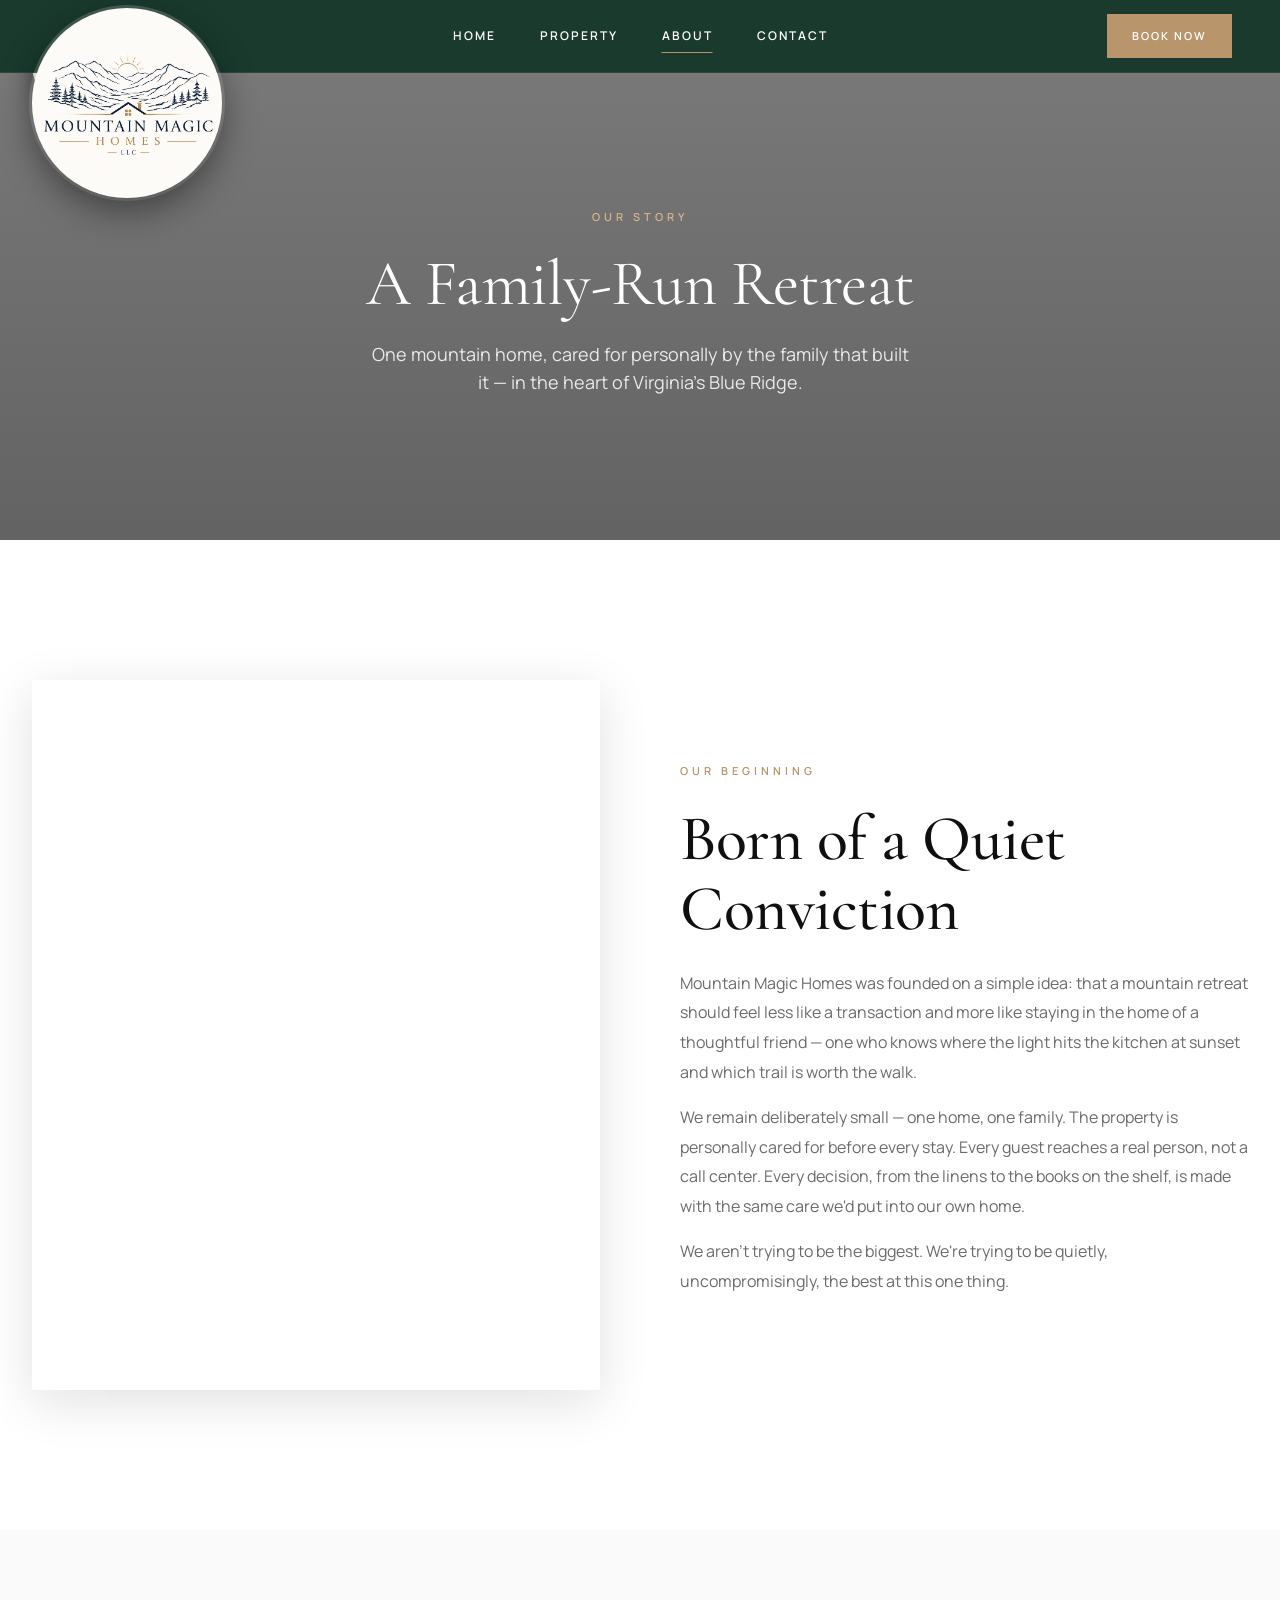
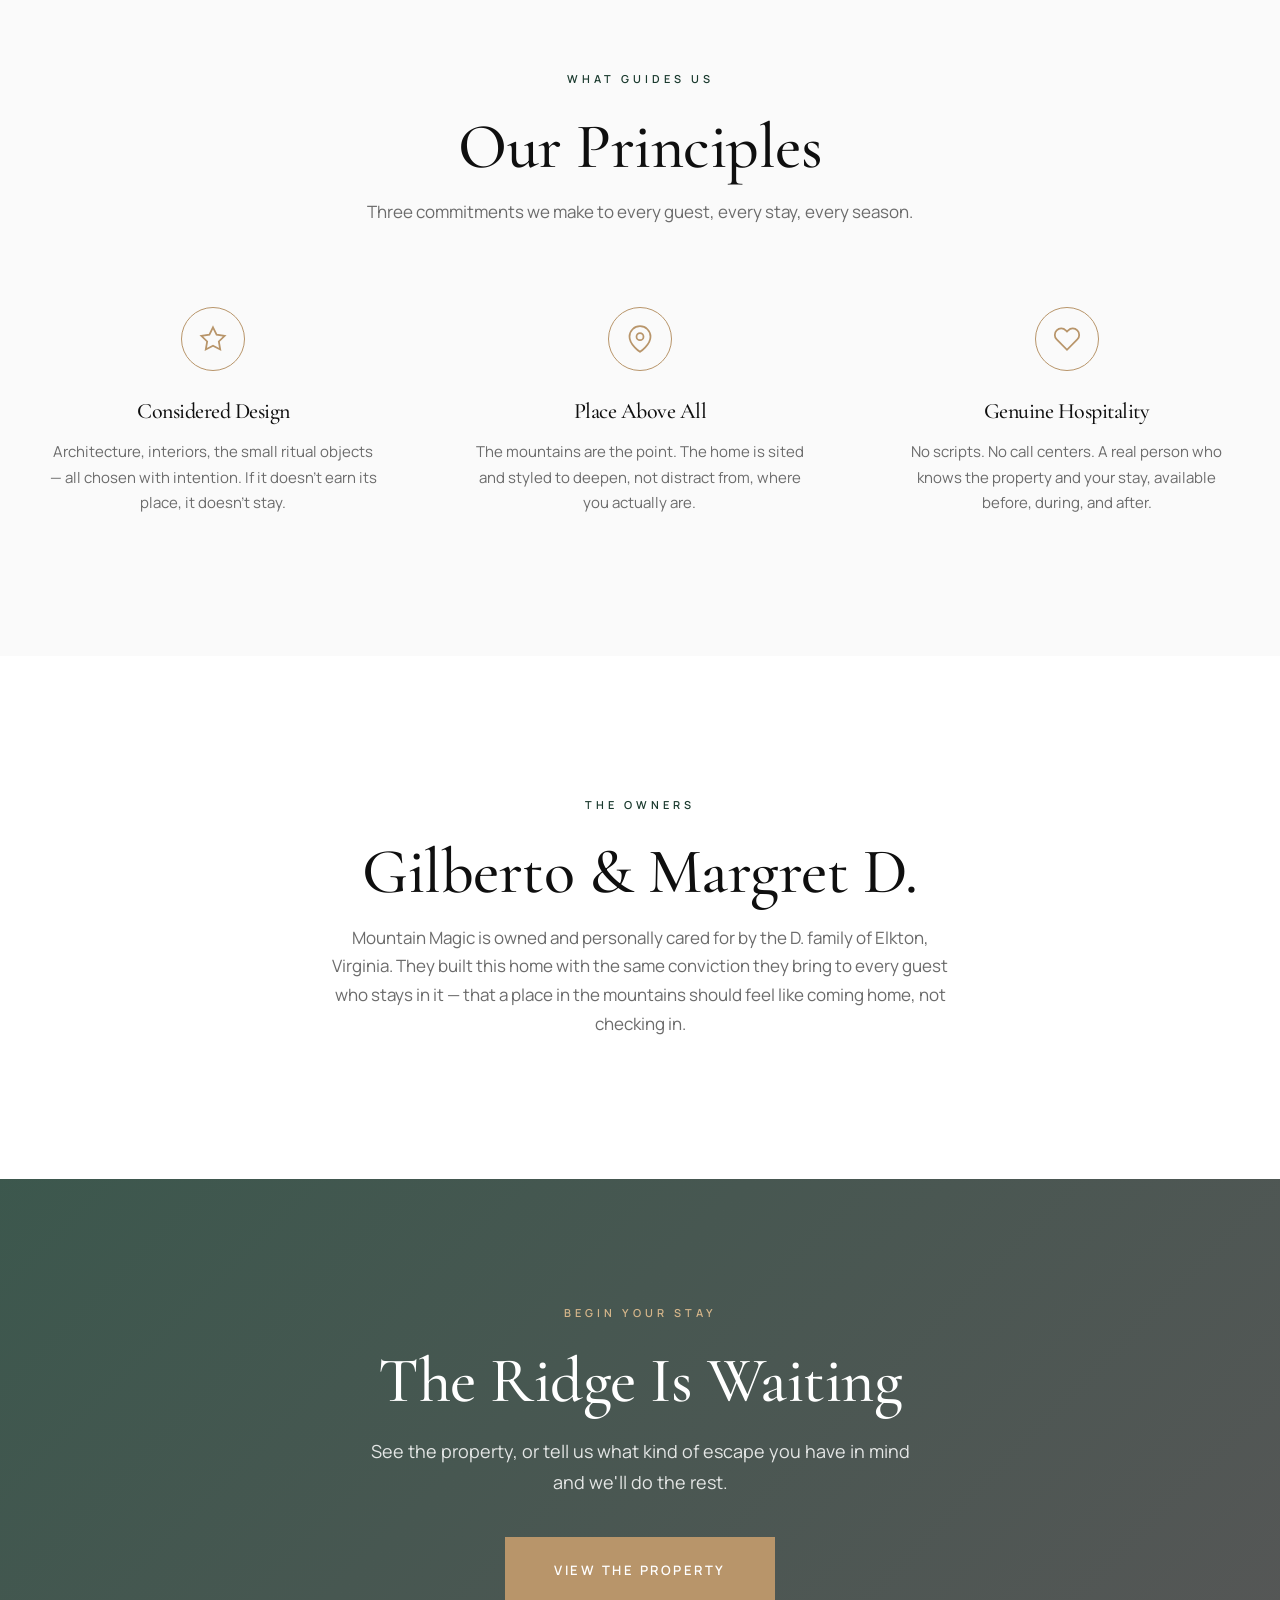
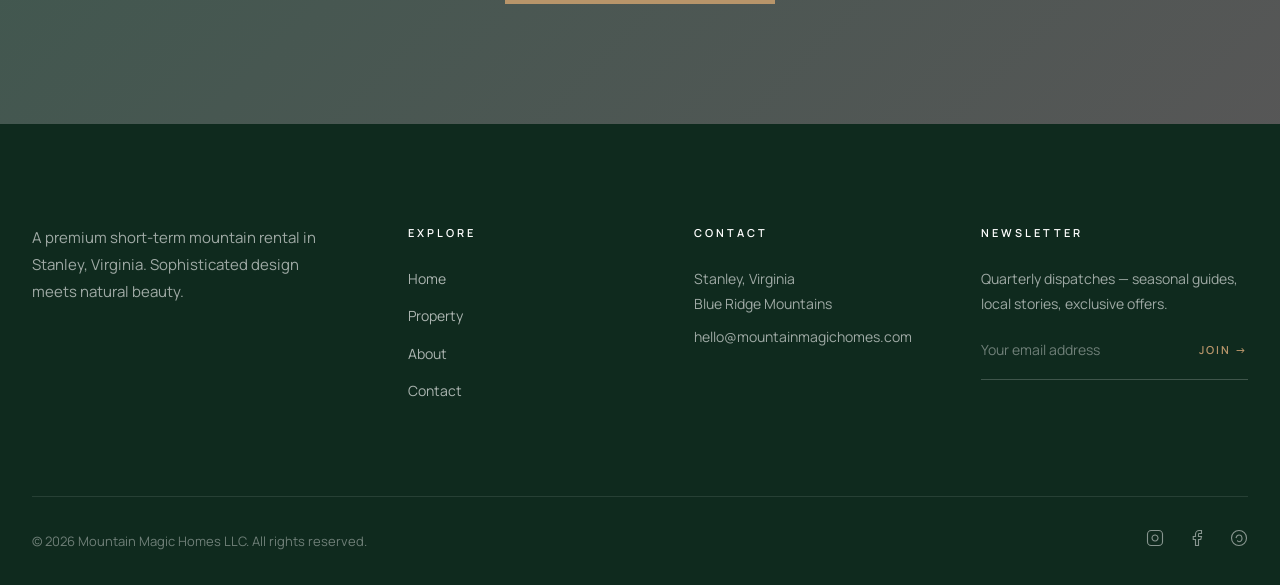
==== about.html @ b75fe2e3 "Site-wide polish: remove fake content and align copy Strip out invented content that hurt the site's" ====
<!DOCTYPE html>
<html lang="en">
<head>
    <meta charset="UTF-8">
    <meta name="viewport" content="width=device-width, initial-scale=1.0">
    <title>About — Mountain Magic Homes</title>
    <link rel="preconnect" href="https://fonts.googleapis.com">
    <link rel="preconnect" href="https://fonts.gstatic.com" crossorigin>
    <link href="https://fonts.googleapis.com/css2?family=Cormorant+Garamond:ital,wght@0,300;0,400;0,500;0,600;1,400;1,500&family=Manrope:wght@300;400;500;600;700&display=swap" rel="stylesheet">
    <link rel="stylesheet" href="assets/css/styles.css?v=10">
</head>
<body>

<header class="site-header" id="header">
    <div class="header-inner">
        <a href="index.html" class="logo">
            <img src="assets/img/logo.png" alt="Mountain Magic Homes LLC" width="76" height="76">
        </a>
        <nav class="primary-nav">
            <a href="index.html" class="nav-link">Home</a>
            <a href="properties.html" class="nav-link">Property</a>
            <a href="about.html" class="nav-link active">About</a>
            <a href="contact.html" class="nav-link">Contact</a>
        </nav>
        <div class="header-actions">
            <a href="contact.html" class="btn btn-accent btn-sm">Book Now</a>
        </div>
        <button class="menu-toggle" aria-label="Menu"><span></span><span></span><span></span></button>
    </div>
</header>

<!-- ==================== PAGE HERO ==================== -->
<section class="page-hero">
    <div class="page-hero-bg" style="background-image: url('https://images.unsplash.com/photo-1505693416388-ac5ce068fe85?auto=format&fit=crop&w=2400&q=80');"></div>
    <div class="page-hero-content">
        <span class="eyebrow light">Our Story</span>
        <h1>A Family-Run Retreat</h1>
        <p>One mountain home, cared for personally by the family that built it — in the heart of Virginia's Blue Ridge.</p>
    </div>
</section>

<!-- ==================== STORY ==================== -->
<section>
    <div class="container">
        <div class="story-split">
            <div class="img" style="background-image: url('https://images.unsplash.com/photo-1542640244-7e672d6cef4e?auto=format&fit=crop&w=1200&q=80');"></div>
            <div>
                <span class="eyebrow">Our Beginning</span>
                <h2>Born of a Quiet Conviction</h2>
                <p>Mountain Magic Homes was founded on a simple idea: that a mountain retreat should feel less like a transaction and more like staying in the home of a thoughtful friend — one who knows where the light hits the kitchen at sunset and which trail is worth the walk.</p>
                <p>We remain deliberately small — one home, one family. The property is personally cared for before every stay. Every guest reaches a real person, not a call center. Every decision, from the linens to the books on the shelf, is made with the same care we'd put into our own home.</p>
                <p>We aren't trying to be the biggest. We're trying to be quietly, uncompromisingly, the best at this one thing.</p>
            </div>
        </div>
    </div>
</section>

<!-- ==================== VALUES ==================== -->
<section class="bg-light">
    <div class="container">
        <span class="eyebrow dark" style="display:block;text-align:center;">What Guides Us</span>
        <h2 class="section-title">Our Principles</h2>
        <p class="section-subtitle">Three commitments we make to every guest, every stay, every season.</p>
        <div class="value-grid">
            <div class="value-item">
                <div class="value-icon"><svg viewBox="0 0 24 24" fill="none" stroke="currentColor" stroke-width="1.5"><polygon points="12 2 15.09 8.26 22 9.27 17 14.14 18.18 21.02 12 17.77 5.82 21.02 7 14.14 2 9.27 8.91 8.26 12 2"/></svg></div>
                <h3>Considered Design</h3>
                <p>Architecture, interiors, the small ritual objects — all chosen with intention. If it doesn't earn its place, it doesn't stay.</p>
            </div>
            <div class="value-item">
                <div class="value-icon"><svg viewBox="0 0 24 24" fill="none" stroke="currentColor" stroke-width="1.5"><path d="M21 10c0 7-9 13-9 13s-9-6-9-13a9 9 0 0118 0z"/><circle cx="12" cy="10" r="3"/></svg></div>
                <h3>Place Above All</h3>
                <p>The mountains are the point. The home is sited and styled to deepen, not distract from, where you actually are.</p>
            </div>
            <div class="value-item">
                <div class="value-icon"><svg viewBox="0 0 24 24" fill="none" stroke="currentColor" stroke-width="1.5"><path d="M20.84 4.61a5.5 5.5 0 00-7.78 0L12 5.67l-1.06-1.06a5.5 5.5 0 00-7.78 7.78l1.06 1.06L12 21.23l7.78-7.78 1.06-1.06a5.5 5.5 0 000-7.78z"/></svg></div>
                <h3>Genuine Hospitality</h3>
                <p>No scripts. No call centers. A real person who knows the property and your stay, available before, during, and after.</p>
            </div>
        </div>
    </div>
</section>

<!-- ==================== OWNERS ==================== -->
<section>
    <div class="container" style="max-width:760px;text-align:center;">
        <span class="eyebrow dark" style="display:block;">The Owners</span>
        <h2 class="section-title">Gilberto &amp; Margret D.</h2>
        <p class="section-subtitle" style="margin-bottom:0;">Mountain Magic is owned and personally cared for by the D. family of Elkton, Virginia. They built this home with the same conviction they bring to every guest who stays in it — that a place in the mountains should feel like coming home, not checking in.</p>
    </div>
</section>

<!-- ==================== CTA ==================== -->
<section class="cta-strip">
    <div class="cta-strip-bg" style="background-image: url('https://images.unsplash.com/photo-1518780664697-55e3ad937233?auto=format&fit=crop&w=2000&q=80');"></div>
    <div class="container">
        <span class="eyebrow light">Begin Your Stay</span>
        <h2>The Ridge Is Waiting</h2>
        <p>See the property, or tell us what kind of escape you have in mind and we'll do the rest.</p>
        <a href="properties.html" class="btn btn-accent btn-lg">View the Property</a>
    </div>
</section>

<!-- ==================== FOOTER ==================== -->
<footer class="site-footer">
    <div class="container">
        <div class="footer-grid">
            <div class="footer-brand">
                <a href="index.html" class="logo">
                    <img src="assets/img/logo.png" alt="Mountain Magic Homes LLC" width="76" height="76">
                </a>
                <p>A premium short-term mountain rental in Stanley, Virginia. Sophisticated design meets natural beauty.</p>
            </div>
            <div class="footer-col">
                <h5>Explore</h5>
                <ul>
                    <li><a href="index.html">Home</a></li>
                    <li><a href="properties.html">Property</a></li>
                    <li><a href="about.html">About</a></li>
                    <li><a href="contact.html">Contact</a></li>
                </ul>
            </div>
            <div class="footer-col">
                <h5>Contact</h5>
                <p>Stanley, Virginia<br>Blue Ridge Mountains</p>
                <p>hello@mountainmagichomes.com</p>
            </div>
            <div class="footer-col">
                <h5>Newsletter</h5>
                <p>Quarterly dispatches — seasonal guides, local stories, exclusive offers.</p>
                <form class="newsletter-form" onsubmit="event.preventDefault();">
                    <input type="email" placeholder="Your email address">
                    <button type="submit">Join →</button>
                </form>
            </div>
        </div>
        <div class="footer-bottom">
            <span>© 2026 Mountain Magic Homes LLC. All rights reserved.</span>
            <div class="footer-socials">
                <a href="#" aria-label="Instagram"><svg viewBox="0 0 24 24" fill="none" stroke="currentColor" stroke-width="1.5"><rect x="2" y="2" width="20" height="20" rx="5"/><path d="M16 11.37A4 4 0 1112.63 8 4 4 0 0116 11.37z"/><line x1="17.5" y1="6.5" x2="17.51" y2="6.5"/></svg></a>
                <a href="#" aria-label="Facebook"><svg viewBox="0 0 24 24" fill="none" stroke="currentColor" stroke-width="1.5"><path d="M18 2h-3a5 5 0 00-5 5v3H7v4h3v8h4v-8h3l1-4h-4V7a1 1 0 011-1h3z"/></svg></a>
                <a href="#" aria-label="Pinterest"><svg viewBox="0 0 24 24" fill="none" stroke="currentColor" stroke-width="1.5"><circle cx="12" cy="12" r="10"/><path d="M8 12s1-4 4-4 4 3 4 5-2 4-4 4-2-2-2-2"/></svg></a>
            </div>
        </div>
    </div>
</footer>

<script src="assets/js/main.js"></script>
</body>
</html>
---- assets/css/styles.css ----
/* =========================================================
   Mountain Magic Homes — Design System
   ========================================================= */

:root {
    --primary: #1a3a2e;
    --primary-dark: #0f2a1e;
    --primary-light: #2d5a4a;
    --secondary: #4a6741;
    --accent: #b8956a;
    --accent-dark: #9d7c54;
    --accent-light: #d4b58a;
    --dark: #0f0f0f;
    --text: #2a2a2a;
    --text-muted: #6b6b6b;
    --text-soft: #9a9a9a;
    --light: #fafafa;
    --bg-alt: #f4f1ec;
    --bg-warm: #ebe4d7;
    --border: #e8e3dc;
    --border-dark: #d1c9bc;
    --white: #ffffff;

    --shadow-sm: 0 2px 8px rgba(15, 15, 15, 0.04);
    --shadow: 0 4px 24px rgba(15, 15, 15, 0.08);
    --shadow-lg: 0 12px 48px rgba(15, 15, 15, 0.12);

    --font-serif: 'Cormorant Garamond', 'Times New Roman', serif;
    --font-sans: 'Manrope', -apple-system, BlinkMacSystemFont, sans-serif;

    --ease: cubic-bezier(0.4, 0, 0.2, 1);
    --ease-out: cubic-bezier(0.16, 1, 0.3, 1);

    --container: 1400px;
    --container-narrow: 1080px;
    --container-wide: 1600px;
}

/* ---------- Reset ---------- */
*, *::before, *::after { box-sizing: border-box; margin: 0; padding: 0; }
html { scroll-behavior: smooth; -webkit-font-smoothing: antialiased; -moz-osx-font-smoothing: grayscale; }
body {
    font-family: var(--font-sans);
    color: var(--text);
    line-height: 1.6;
    background: var(--white);
    overflow-x: hidden;
    font-weight: 400;
}
img, video { max-width: 100%; display: block; }
a { color: inherit; text-decoration: none; }
button { font-family: inherit; cursor: pointer; border: none; background: none; }
ul { list-style: none; }

/* ---------- Typography ---------- */
.eyebrow {
    font-family: var(--font-sans);
    font-size: 11px;
    letter-spacing: 4px;
    text-transform: uppercase;
    font-weight: 600;
    color: var(--accent);
    margin-bottom: 24px;
    display: inline-block;
}
.eyebrow.light { color: var(--accent-light); }
.eyebrow.dark { color: var(--primary); }

h1, h2, h3, h4 {
    font-family: var(--font-serif);
    font-weight: 500;
    line-height: 1.1;
    letter-spacing: -0.5px;
    color: var(--dark);
}
h1 { font-size: clamp(48px, 7vw, 96px); font-weight: 400; }
h2 { font-size: clamp(36px, 5vw, 64px); }
h3 { font-size: clamp(24px, 3vw, 36px); }
h4 { font-size: clamp(18px, 2vw, 24px); }

.section-title { text-align: center; margin-bottom: 16px; }
.section-subtitle {
    text-align: center;
    max-width: 620px;
    margin: 0 auto 80px;
    color: var(--text-muted);
    font-size: 17px;
    line-height: 1.7;
}

/* ---------- Layout ---------- */
.container { width: 100%; max-width: var(--container); margin: 0 auto; padding: 0 32px; }
.container.narrow { max-width: var(--container-narrow); }
.container.wide { max-width: var(--container-wide); }
section { padding: 140px 0; }
section.tight { padding: 100px 0; }
section.bg-light { background: var(--light); }
section.bg-warm { background: var(--bg-warm); }
section.bg-alt { background: var(--bg-alt); }
section.bg-dark { background: var(--primary); color: var(--white); }
section.bg-dark h1, section.bg-dark h2, section.bg-dark h3 { color: var(--white); }

/* ---------- Buttons ---------- */
.btn {
    display: inline-flex;
    align-items: center;
    justify-content: center;
    gap: 10px;
    padding: 18px 36px;
    font-family: var(--font-sans);
    font-size: 12px;
    font-weight: 600;
    letter-spacing: 2.5px;
    text-transform: uppercase;
    transition: all 0.4s var(--ease);
    cursor: pointer;
    position: relative;
    overflow: hidden;
    border: 1px solid transparent;
}
.btn-sm { padding: 12px 24px; font-size: 11px; letter-spacing: 2px; }
.btn-lg { padding: 22px 48px; font-size: 13px; }

.btn-accent { background: var(--accent); color: var(--white); }
.btn-accent:hover { background: var(--accent-dark); transform: translateY(-2px); box-shadow: 0 12px 32px rgba(184, 149, 106, 0.32); }

.btn-dark { background: var(--primary); color: var(--white); }
.btn-dark:hover { background: var(--primary-dark); transform: translateY(-2px); box-shadow: 0 12px 32px rgba(26, 58, 46, 0.32); }

.btn-light { background: var(--white); color: var(--dark); }
.btn-light:hover { background: var(--bg-alt); transform: translateY(-2px); }

.btn-outline {
    background: transparent;
    color: var(--white);
    border-color: rgba(255, 255, 255, 0.4);
}
.btn-outline:hover { background: var(--white); color: var(--dark); border-color: var(--white); }

.btn-outline-dark {
    background: transparent;
    color: var(--dark);
    border-color: var(--border-dark);
}
.btn-outline-dark:hover { background: var(--dark); color: var(--white); border-color: var(--dark); }

.btn-ghost { padding: 14px 0; color: var(--accent); border-bottom: 1px solid var(--accent); }
.btn-ghost:hover { color: var(--accent-dark); border-color: var(--accent-dark); }

/* =========================================================
   HEADER
   ========================================================= */
.site-header {
    position: fixed;
    top: 0; left: 0; right: 0;
    z-index: 1000;
    background: var(--primary);
    border-bottom: 1px solid rgba(255, 255, 255, 0.08);
    transition: all 0.4s var(--ease);
}
.site-header::before { display: none; }
.site-header::after { display: none; }
.site-header.scrolled {
    background: var(--primary-dark);
    box-shadow: 0 4px 24px rgba(0, 0, 0, 0.22);
}
.site-header.solid {
    background: var(--primary);
}

.header-inner {
    position: relative;
    display: flex;
    align-items: center;
    justify-content: space-between;
    max-width: var(--container-wide);
    margin: 0 auto;
    padding: 14px 48px 14px 240px;
    transition: padding 0.4s var(--ease);
}
.site-header.scrolled .header-inner { padding: 10px 48px 10px 100px; }

.logo {
    position: absolute;
    left: 32px;
    top: 8px;
    z-index: 10;
    display: inline-flex;
    align-items: center;
    transition: top 0.4s var(--ease), left 0.4s var(--ease);
}
.logo img {
    height: 190px !important;
    width: 190px !important;
    max-height: 190px;
    max-width: 190px;
    object-fit: cover;
    display: block;
    border-radius: 50%;
    box-shadow: 0 12px 36px rgba(0, 0, 0, 0.45), 0 0 0 3px rgba(255, 255, 255, 0.2);
    transition: all 0.4s var(--ease);
}
.site-header.scrolled .logo {
    top: 8px;
    left: 36px;
}
.site-header.scrolled .logo img,
.site-header.solid .logo img {
    height: 60px !important;
    width: 60px !important;
    max-height: 60px;
    max-width: 60px;
    box-shadow: 0 3px 12px rgba(0, 0, 0, 0.3), 0 0 0 2px rgba(255, 255, 255, 0.14);
}
.logo:hover { opacity: 0.92; }
/* legacy text fallback — hidden when img is present */
.logo-mark, .logo-text { display: none; }
.footer-brand .logo img {
    height: 110px !important;
    width: 110px !important;
    max-height: 110px;
    max-width: 110px;
    border-radius: 50%;
    box-shadow: 0 4px 24px rgba(0, 0, 0, 0.4);
    margin-bottom: 28px;
}

.primary-nav {
    display: flex;
    gap: 44px;
    position: absolute;
    left: 50%;
    transform: translateX(-50%);
}
.nav-link {
    font-size: 12px;
    font-weight: 600;
    letter-spacing: 2px;
    text-transform: uppercase;
    color: var(--white);
    position: relative;
    padding: 8px 0;
    transition: color 0.3s;
}
.nav-link::after {
    content: '';
    position: absolute;
    bottom: 0; left: 0;
    width: 0; height: 1px;
    background: var(--accent);
    transition: width 0.3s var(--ease);
}
.nav-link:hover::after,
.nav-link.active::after { width: 100%; }
.nav-link:hover { color: var(--accent-light); }
.site-header.scrolled .nav-link,
.site-header.solid .nav-link { color: var(--white); }
.site-header.scrolled .nav-link:hover,
.site-header.solid .nav-link:hover { color: var(--accent-light); }

.header-actions { display: flex; align-items: center; gap: 16px; margin-left: auto; }

.menu-toggle {
    display: none;
    width: 40px; height: 40px;
    flex-direction: column;
    justify-content: center;
    gap: 5px;
    padding: 10px;
}
.menu-toggle span {
    display: block;
    height: 1.5px;
    background: var(--white);
    transition: all 0.3s;
}
.site-header.scrolled .menu-toggle span,
.site-header.solid .menu-toggle span { background: var(--white); }

@media (max-width: 1024px) {
    .logo { left: 20px; top: 6px; }
    .logo img { height: 128px !important; width: 128px !important; max-height: 128px; max-width: 128px; }
    .site-header.scrolled .logo img,
    .site-header.solid .logo img { height: 52px !important; width: 52px !important; max-height: 52px; max-width: 52px; }
}
@media (max-width: 640px) {
    .logo { left: 14px; top: 4px; }
    .logo img { height: 96px !important; width: 96px !important; max-height: 96px; max-width: 96px; }
    .site-header.scrolled .logo img,
    .site-header.solid .logo img { height: 46px !important; width: 46px !important; max-height: 46px; max-width: 46px; }
}

/* =========================================================
   HERO
   ========================================================= */
.hero {
    position: relative;
    min-height: 100vh;
    display: flex;
    align-items: center;
    color: var(--white);
    overflow: hidden;
}
.hero-bg {
    position: absolute; inset: 0;
    background-size: cover;
    background-position: center;
    z-index: 0;
    animation: kenBurns 20s ease-out infinite alternate;
}
.hero-bg::after {
    content: '';
    position: absolute; inset: 0;
    background: linear-gradient(180deg, rgba(15, 15, 15, 0.45) 0%, rgba(15, 15, 15, 0.25) 40%, rgba(15, 15, 15, 0.7) 100%);
}
@keyframes kenBurns {
    from { transform: scale(1); }
    to { transform: scale(1.08); }
}
.hero-content {
    position: relative;
    z-index: 2;
    max-width: var(--container);
    margin: 0 auto;
    padding: 180px 48px 80px;
    width: 100%;
}
.hero h1 {
    color: var(--white);
    max-width: 20ch;
    margin-bottom: 28px;
    font-weight: 300;
}
.hero h1 em { font-style: italic; color: var(--accent-light); }
.hero-description {
    font-size: 19px;
    line-height: 1.7;
    color: rgba(255, 255, 255, 0.85);
    max-width: 520px;
    margin-bottom: 48px;
    font-weight: 300;
}
.hero-buttons { display: flex; gap: 16px; flex-wrap: wrap; }

.scroll-indicator {
    position: absolute;
    bottom: 48px;
    left: 50%;
    transform: translateX(-50%);
    color: rgba(255, 255, 255, 0.7);
    font-size: 11px;
    letter-spacing: 3px;
    text-transform: uppercase;
    display: flex;
    flex-direction: column;
    align-items: center;
    gap: 16px;
    z-index: 2;
}
.scroll-indicator::after {
    content: '';
    width: 1px;
    height: 48px;
    background: linear-gradient(180deg, var(--accent) 0%, transparent 100%);
    animation: scrollPulse 2s ease-in-out infinite;
}
@keyframes scrollPulse {
    0%, 100% { opacity: 0.3; transform: scaleY(0.6); }
    50% { opacity: 1; transform: scaleY(1); }
}

/* Page hero (smaller, for inner pages) */
.page-hero {
    position: relative;
    min-height: 60vh;
    display: flex;
    align-items: center;
    justify-content: center;
    text-align: center;
    color: var(--white);
    padding: 180px 32px 120px;
    overflow: hidden;
}
.page-hero-bg {
    position: absolute; inset: 0;
    background-size: cover;
    background-position: center;
    z-index: 0;
}
.page-hero-bg::after {
    content: '';
    position: absolute; inset: 0;
    background: linear-gradient(180deg, rgba(15, 15, 15, 0.55), rgba(15, 15, 15, 0.65));
}
.page-hero-content { position: relative; z-index: 2; max-width: 720px; }
.page-hero h1 { color: var(--white); font-size: clamp(40px, 5vw, 72px); margin-bottom: 20px; }
.page-hero p { color: rgba(255, 255, 255, 0.85); font-size: 18px; max-width: 540px; margin: 0 auto; }

/* =========================================================
   TRUST STRIP
   ========================================================= */
.trust-strip {
    padding: 56px 0;
    border-top: 1px solid var(--border);
    border-bottom: 1px solid var(--border);
    background: var(--white);
}
.trust-inner {
    display: flex;
    align-items: center;
    justify-content: space-between;
    flex-wrap: wrap;
    gap: 32px;
    max-width: var(--container);
    margin: 0 auto;
    padding: 0 48px;
}
.trust-label {
    font-size: 11px;
    letter-spacing: 3px;
    text-transform: uppercase;
    color: var(--text-soft);
    font-weight: 600;
}
.trust-logos {
    display: flex;
    gap: 56px;
    flex-wrap: wrap;
    align-items: center;
}
.trust-logo {
    font-family: var(--font-serif);
    font-size: 22px;
    font-weight: 500;
    letter-spacing: 1px;
    color: var(--text-soft);
    opacity: 0.8;
    transition: opacity 0.3s;
}
.trust-logo:hover { opacity: 1; color: var(--text); }
.trust-logo.sans {
    font-family: var(--font-sans);
    font-size: 16px;
    letter-spacing: 5px;
    text-transform: uppercase;
    font-weight: 700;
}

/* =========================================================
   FEATURED PROPERTY (split layout)
   ========================================================= */
.feature-split {
    display: grid;
    grid-template-columns: 1.1fr 1fr;
    gap: 80px;
    align-items: center;
}
.feature-split.reverse { grid-template-columns: 1fr 1.1fr; }
.feature-split.reverse .feature-image { order: 2; }

.feature-image-wrap { position: relative; }
.feature-image {
    aspect-ratio: 4 / 5;
    background-size: cover;
    background-position: center;
    box-shadow: var(--shadow-lg);
}
.feature-image-accent {
    position: absolute;
    width: 60%;
    aspect-ratio: 4 / 3;
    background-size: cover;
    background-position: center;
    bottom: -60px; right: -40px;
    border: 8px solid var(--white);
    box-shadow: var(--shadow-lg);
}

.feature-content { padding: 32px 0; }
.feature-content h2 { margin-bottom: 24px; }
.feature-meta {
    display: flex;
    gap: 32px;
    margin: 32px 0;
    padding: 24px 0;
    border-top: 1px solid var(--border);
    border-bottom: 1px solid var(--border);
}
.feature-meta-item .num {
    font-family: var(--font-serif);
    font-size: 32px;
    color: var(--primary);
    display: block;
    line-height: 1;
}
.feature-meta-item .label {
    font-size: 11px;
    letter-spacing: 2px;
    text-transform: uppercase;
    color: var(--text-muted);
    margin-top: 6px;
    display: block;
}
.feature-content p {
    color: var(--text-muted);
    font-size: 16px;
    line-height: 1.8;
    margin-bottom: 16px;
}
.feature-price {
    display: flex;
    align-items: baseline;
    gap: 8px;
    margin: 32px 0;
}
.feature-price .amount {
    font-family: var(--font-serif);
    font-size: 56px;
    color: var(--primary);
    line-height: 1;
}
.feature-price .unit { color: var(--text-muted); font-size: 14px; }

/* =========================================================
   VALUE / FEATURE GRID (3-up)
   ========================================================= */
.value-grid {
    display: grid;
    grid-template-columns: repeat(3, 1fr);
    gap: 64px;
}
.value-item { text-align: center; padding: 0 16px; }
.value-icon {
    width: 64px; height: 64px;
    margin: 0 auto 28px;
    display: grid;
    place-items: center;
    border: 1px solid var(--accent);
    color: var(--accent);
    border-radius: 50%;
}
.value-icon svg { width: 28px; height: 28px; }
.value-item h3 { font-size: 22px; margin-bottom: 16px; }
.value-item p { color: var(--text-muted); font-size: 15px; line-height: 1.7; }

/* =========================================================
   PROPERTY CARDS GRID
   ========================================================= */
.properties-grid {
    display: grid;
    grid-template-columns: repeat(3, 1fr);
    gap: 40px;
}
.properties-grid.single {
    grid-template-columns: minmax(0, 780px);
    justify-content: center;
}
.properties-grid.single .property-card .img-wrap { aspect-ratio: 16 / 10; }
.properties-grid.single .property-card .body { padding: 36px 8px 12px; }
.properties-grid.single .property-card h3 { font-size: 36px; }
.property-card {
    background: var(--white);
    cursor: pointer;
    transition: all 0.5s var(--ease);
    display: flex;
    flex-direction: column;
}
.property-card:hover { transform: translateY(-8px); }
.property-card .img-wrap {
    aspect-ratio: 4 / 5;
    overflow: hidden;
    position: relative;
    background: var(--bg-alt);
}
.property-card .img {
    width: 100%; height: 100%;
    background-size: cover;
    background-position: center;
    transition: transform 1.2s var(--ease);
}
.property-card:hover .img { transform: scale(1.05); }
.property-card .badge {
    position: absolute;
    top: 20px; left: 20px;
    background: var(--white);
    color: var(--dark);
    padding: 8px 16px;
    font-size: 10px;
    letter-spacing: 2px;
    text-transform: uppercase;
    font-weight: 600;
}
.property-card .badge.accent { background: var(--accent); color: var(--white); }
.property-card .body { padding: 28px 4px 8px; }
.property-card h3 { font-size: 24px; margin-bottom: 8px; transition: color 0.3s; }
.property-card:hover h3 { color: var(--accent-dark); }
.property-card .location {
    font-size: 12px;
    letter-spacing: 2px;
    text-transform: uppercase;
    color: var(--text-muted);
    margin-bottom: 20px;
}
.property-card .features {
    display: flex;
    gap: 20px;
    font-size: 13px;
    color: var(--text-muted);
    padding: 16px 0;
    border-top: 1px solid var(--border);
}
.property-card .features span strong { color: var(--dark); margin-right: 4px; font-weight: 600; }
.property-card .price-row {
    display: flex;
    justify-content: space-between;
    align-items: baseline;
    padding-top: 16px;
    border-top: 1px solid var(--border);
}
.property-card .price {
    font-family: var(--font-serif);
    font-size: 28px;
    color: var(--primary);
}
.property-card .price span { font-family: var(--font-sans); font-size: 12px; color: var(--text-muted); }

/* Coming soon placeholder card */
.property-card.placeholder {
    border: 1px dashed var(--border-dark);
    background: var(--bg-alt);
    display: flex;
    align-items: center;
    justify-content: center;
    min-height: 580px;
    cursor: default;
}
.property-card.placeholder:hover { transform: none; }
.placeholder-inner {
    text-align: center;
    padding: 48px;
    color: var(--text-muted);
}
.placeholder-inner .num {
    font-family: var(--font-serif);
    font-size: 64px;
    color: var(--border-dark);
    line-height: 1;
    margin-bottom: 16px;
}
.placeholder-inner h4 {
    font-size: 20px;
    color: var(--text);
    margin-bottom: 8px;
}
.placeholder-inner p { font-size: 13px; }

/* =========================================================
   FILTER BAR (properties page)
   ========================================================= */
.filter-bar {
    background: var(--white);
    border: 1px solid var(--border);
    padding: 24px 32px;
    display: grid;
    grid-template-columns: repeat(4, 1fr) auto;
    gap: 32px;
    align-items: center;
    box-shadow: var(--shadow);
    margin-bottom: 64px;
}
.filter-item label {
    display: block;
    font-size: 10px;
    letter-spacing: 2px;
    text-transform: uppercase;
    color: var(--text-muted);
    margin-bottom: 6px;
    font-weight: 600;
}
.filter-item select,
.filter-item input {
    width: 100%;
    border: none;
    background: transparent;
    font-family: var(--font-sans);
    font-size: 15px;
    color: var(--dark);
    padding: 4px 0;
    appearance: none;
    cursor: pointer;
}
.filter-item:not(:last-child) { border-right: 1px solid var(--border); padding-right: 32px; }

/* =========================================================
   PROPERTY DETAIL PAGE
   ========================================================= */
.gallery {
    display: grid;
    grid-template-columns: 2fr 1fr 1fr;
    grid-template-rows: 1fr 1fr;
    gap: 12px;
    height: 75vh;
    margin-top: 100px;
}
.gallery-item {
    background-size: cover;
    background-position: center;
    overflow: hidden;
    transition: opacity 0.3s;
    cursor: pointer;
}
.gallery-item:hover { opacity: 0.92; }
.gallery-item.main { grid-row: 1 / 3; }

.property-detail {
    display: grid;
    grid-template-columns: 1fr 420px;
    gap: 80px;
    padding-top: 80px;
}
.property-detail-main h1 { font-size: clamp(40px, 5vw, 64px); margin-bottom: 16px; }
.property-detail-meta {
    display: flex;
    align-items: center;
    gap: 24px;
    margin-bottom: 32px;
    color: var(--text-muted);
    font-size: 14px;
}
.property-detail-meta .rating { color: var(--accent); font-weight: 600; }
.property-detail-meta .dot { color: var(--border-dark); }

.detail-section { padding: 48px 0; border-top: 1px solid var(--border); }
.detail-section h3 { font-size: 28px; margin-bottom: 24px; }
.detail-section p { color: var(--text-muted); line-height: 1.85; margin-bottom: 16px; font-size: 16px; }

.amenities-grid {
    display: grid;
    grid-template-columns: repeat(2, 1fr);
    gap: 20px 40px;
    margin-top: 16px;
}
.amenity {
    display: flex;
    align-items: center;
    gap: 16px;
    padding: 12px 0;
    border-bottom: 1px solid var(--border);
    font-size: 15px;
}
.amenity svg { width: 22px; height: 22px; color: var(--accent); flex-shrink: 0; }

/* Booking widget */
.booking-widget {
    position: sticky;
    top: 120px;
    background: var(--white);
    border: 1px solid var(--border);
    padding: 36px;
    box-shadow: var(--shadow-lg);
    align-self: start;
}
.booking-widget .price {
    font-family: var(--font-serif);
    font-size: 40px;
    color: var(--primary);
    line-height: 1;
    margin-bottom: 4px;
}
.booking-widget .price span { font-family: var(--font-sans); font-size: 14px; color: var(--text-muted); }
.booking-widget .reviews-mini {
    font-size: 13px;
    color: var(--text-muted);
    margin-bottom: 28px;
}
.booking-widget .reviews-mini strong { color: var(--accent); }
.booking-fields {
    border: 1px solid var(--border);
    margin-bottom: 16px;
}
.booking-row {
    display: grid;
    grid-template-columns: 1fr 1fr;
}
.booking-field {
    padding: 14px 16px;
    border: 1px solid var(--border);
    margin: -1px;
}
.booking-field label {
    display: block;
    font-size: 9px;
    letter-spacing: 2px;
    text-transform: uppercase;
    color: var(--text-muted);
    margin-bottom: 4px;
    font-weight: 700;
}
.booking-field input,
.booking-field select {
    width: 100%;
    border: none;
    background: transparent;
    font-family: var(--font-sans);
    font-size: 14px;
    color: var(--dark);
    padding: 0;
}
.booking-widget .btn { width: 100%; }
.booking-breakdown {
    margin-top: 24px;
    padding-top: 20px;
    border-top: 1px solid var(--border);
    font-size: 14px;
}
.booking-breakdown .row {
    display: flex;
    justify-content: space-between;
    padding: 6px 0;
    color: var(--text-muted);
}
.booking-breakdown .row.total {
    border-top: 1px solid var(--border);
    margin-top: 8px;
    padding-top: 14px;
    color: var(--dark);
    font-weight: 600;
    font-size: 16px;
}

/* Review cards */
.reviews-grid {
    display: grid;
    grid-template-columns: 1fr 1fr;
    gap: 32px;
    margin-top: 24px;
}
.review-card { padding: 24px 0; }
.review-stars { color: var(--accent); letter-spacing: 2px; margin-bottom: 12px; }
.review-text {
    font-style: italic;
    color: var(--text);
    line-height: 1.7;
    margin-bottom: 16px;
    font-size: 15px;
}
.review-author { font-size: 13px; color: var(--text-muted); }
.review-author strong { color: var(--dark); font-weight: 600; }

/* =========================================================
   ABOUT / TEAM
   ========================================================= */
.team-grid {
    display: grid;
    grid-template-columns: repeat(3, 1fr);
    gap: 40px;
}
.team-card { text-align: center; }
.team-card .img {
    aspect-ratio: 1;
    background-size: cover;
    background-position: center;
    margin-bottom: 24px;
    filter: grayscale(0.3);
    transition: filter 0.4s;
}
.team-card:hover .img { filter: grayscale(0); }
.team-card h4 { font-size: 22px; margin-bottom: 4px; }
.team-card .role {
    font-size: 11px;
    letter-spacing: 2px;
    text-transform: uppercase;
    color: var(--accent);
    margin-bottom: 12px;
}
.team-card p { color: var(--text-muted); font-size: 14px; line-height: 1.7; }

.story-split {
    display: grid;
    grid-template-columns: 1fr 1fr;
    gap: 80px;
    align-items: center;
}
.story-split .img {
    aspect-ratio: 4 / 5;
    background-size: cover;
    background-position: center;
    box-shadow: var(--shadow-lg);
}
.story-split h2 { margin-bottom: 24px; }
.story-split p {
    color: var(--text-muted);
    line-height: 1.85;
    margin-bottom: 16px;
    font-size: 16px;
}

/* =========================================================
   TESTIMONIALS
   ========================================================= */
.testimonial-wrap { max-width: 820px; margin: 0 auto; text-align: center; }
.testimonial-quote {
    font-family: var(--font-serif);
    font-size: clamp(24px, 3vw, 36px);
    line-height: 1.4;
    color: var(--white);
    font-weight: 300;
    margin-bottom: 40px;
    font-style: italic;
}
.testimonial-quote::before { content: '"'; color: var(--accent); }
.testimonial-quote::after { content: '"'; color: var(--accent); }
.testimonial-author {
    font-size: 12px;
    letter-spacing: 3px;
    text-transform: uppercase;
    color: var(--accent-light);
    font-weight: 600;
}
.testimonial-author span { color: rgba(255, 255, 255, 0.6); margin-left: 12px; font-weight: 400; }
.testimonial-dots {
    display: flex;
    gap: 10px;
    justify-content: center;
    margin-top: 56px;
}
.testimonial-dots span {
    width: 32px;
    height: 1px;
    background: rgba(255, 255, 255, 0.3);
    cursor: pointer;
    transition: background 0.3s;
}
.testimonial-dots span.active { background: var(--accent); }

/* =========================================================
   CONTACT
   ========================================================= */
.contact-grid {
    display: grid;
    grid-template-columns: 1fr 1.3fr;
    gap: 80px;
    align-items: start;
}
.contact-info h3 { margin-bottom: 16px; }
.contact-info > p {
    color: var(--text-muted);
    margin-bottom: 40px;
    line-height: 1.8;
}
.contact-item {
    display: flex;
    align-items: flex-start;
    gap: 20px;
    padding: 24px 0;
    border-top: 1px solid var(--border);
}
.contact-item:last-child { border-bottom: 1px solid var(--border); }
.contact-item-icon {
    width: 44px; height: 44px;
    display: grid;
    place-items: center;
    border: 1px solid var(--accent);
    color: var(--accent);
    border-radius: 50%;
    flex-shrink: 0;
}
.contact-item-icon svg { width: 18px; height: 18px; }
.contact-item-label {
    font-size: 10px;
    letter-spacing: 2px;
    text-transform: uppercase;
    color: var(--text-muted);
    margin-bottom: 6px;
    font-weight: 600;
}
.contact-item-value { font-size: 16px; color: var(--dark); line-height: 1.5; }

.contact-form {
    background: var(--bg-alt);
    padding: 56px;
}
.form-row {
    display: grid;
    grid-template-columns: 1fr 1fr;
    gap: 24px;
    margin-bottom: 24px;
}
.form-field { margin-bottom: 24px; }
.form-field label {
    display: block;
    font-size: 10px;
    letter-spacing: 2px;
    text-transform: uppercase;
    color: var(--text-muted);
    margin-bottom: 8px;
    font-weight: 600;
}
.form-field input,
.form-field select,
.form-field textarea {
    width: 100%;
    background: transparent;
    border: none;
    border-bottom: 1px solid var(--border-dark);
    padding: 12px 0;
    font-family: var(--font-sans);
    font-size: 15px;
    color: var(--dark);
    transition: border-color 0.3s;
}
.form-field input:focus,
.form-field select:focus,
.form-field textarea:focus {
    outline: none;
    border-color: var(--accent);
}
.form-field textarea { resize: vertical; min-height: 120px; }

/* =========================================================
   CTA STRIP
   ========================================================= */
.cta-strip {
    position: relative;
    padding: 120px 0;
    text-align: center;
    color: var(--white);
    overflow: hidden;
}
.cta-strip-bg {
    position: absolute; inset: 0;
    background-size: cover;
    background-position: center;
    z-index: 0;
}
.cta-strip-bg::after {
    content: '';
    position: absolute; inset: 0;
    background: linear-gradient(135deg, rgba(26, 58, 46, 0.85), rgba(15, 15, 15, 0.7));
}
.cta-strip > .container { position: relative; z-index: 2; }
.cta-strip h2 { color: var(--white); margin-bottom: 20px; }
.cta-strip p {
    color: rgba(255, 255, 255, 0.85);
    font-size: 18px;
    max-width: 540px;
    margin: 0 auto 40px;
    line-height: 1.7;
}

/* =========================================================
   FOOTER
   ========================================================= */
.site-footer {
    background: var(--primary-dark);
    color: rgba(255, 255, 255, 0.7);
    padding: 100px 0 0;
}
.footer-grid {
    display: grid;
    grid-template-columns: 1.4fr 1fr 1fr 1.2fr;
    gap: 64px;
    margin-bottom: 80px;
}
.footer-brand .logo { color: var(--white); margin-bottom: 24px; }
.footer-brand p {
    color: rgba(255, 255, 255, 0.6);
    line-height: 1.8;
    font-size: 15px;
    max-width: 320px;
}
.footer-col h5 {
    font-family: var(--font-sans);
    font-size: 11px;
    letter-spacing: 3px;
    text-transform: uppercase;
    color: var(--white);
    margin-bottom: 24px;
    font-weight: 600;
}
.footer-col ul li { margin-bottom: 12px; }
.footer-col a { color: rgba(255, 255, 255, 0.65); transition: color 0.3s; font-size: 14px; }
.footer-col a:hover { color: var(--accent); }
.footer-col p { color: rgba(255, 255, 255, 0.6); font-size: 14px; line-height: 1.8; margin-bottom: 8px; }
.newsletter-form {
    display: flex;
    border-bottom: 1px solid rgba(255, 255, 255, 0.2);
    padding-bottom: 12px;
    margin-top: 16px;
}
.newsletter-form input {
    flex: 1;
    background: transparent;
    border: none;
    color: var(--white);
    font-family: var(--font-sans);
    font-size: 14px;
    padding: 8px 0;
}
.newsletter-form input::placeholder { color: rgba(255, 255, 255, 0.4); }
.newsletter-form input:focus { outline: none; }
.newsletter-form button {
    background: transparent;
    color: var(--accent);
    font-size: 11px;
    letter-spacing: 2px;
    text-transform: uppercase;
    font-weight: 600;
}

.footer-bottom {
    border-top: 1px solid rgba(255, 255, 255, 0.1);
    padding: 32px 0;
    display: flex;
    justify-content: space-between;
    align-items: center;
    font-size: 13px;
    color: rgba(255, 255, 255, 0.4);
}
.footer-socials { display: flex; gap: 24px; }
.footer-socials a { color: rgba(255, 255, 255, 0.5); transition: color 0.3s; }
.footer-socials a:hover { color: var(--accent); }
.footer-socials svg { width: 18px; height: 18px; }

/* =========================================================
   RESPONSIVE
   ========================================================= */
@media (max-width: 1024px) {
    section { padding: 100px 0; }
    .container { padding: 0 24px; }
    .header-inner { padding: 12px 20px 12px 160px; }

    /* Mobile menu drawer */
    .primary-nav {
        position: fixed;
        top: 0; right: 0; bottom: 0;
        left: auto;
        width: min(360px, 86vw);
        background: var(--white);
        flex-direction: column;
        align-items: stretch;
        justify-content: flex-start;
        gap: 0;
        padding: 110px 36px 40px;
        transform: translateX(100%);
        transition: transform 0.45s var(--ease);
        box-shadow: -8px 0 40px rgba(0, 0, 0, 0.18);
        z-index: 999;
    }
    .primary-nav.open { transform: translateX(0); }
    .primary-nav .nav-link {
        color: var(--dark) !important;
        font-size: 15px;
        letter-spacing: 2.5px;
        padding: 20px 0;
        border-bottom: 1px solid var(--border);
        width: 100%;
    }
    .primary-nav .nav-link::after { display: none; }

    /* Hamburger button -> X */
    .menu-toggle { display: flex; position: relative; z-index: 1001; }
    .menu-toggle.open span { background: var(--dark) !important; }
    .menu-toggle.open span:nth-child(1) { transform: translateY(6.5px) rotate(45deg); }
    .menu-toggle.open span:nth-child(2) { opacity: 0; }
    .menu-toggle.open span:nth-child(3) { transform: translateY(-6.5px) rotate(-45deg); }

    /* Body overflow lock when drawer open */
    body.menu-open { overflow: hidden; }
    body.menu-open::after {
        content: '';
        position: fixed; inset: 0;
        background: rgba(15, 15, 15, 0.4);
        z-index: 998;
        animation: fadeIn 0.3s ease;
    }
    @keyframes fadeIn { from { opacity: 0; } to { opacity: 1; } }

    .feature-split, .feature-split.reverse,
    .story-split,
    .contact-grid { grid-template-columns: 1fr; gap: 48px; }
    .feature-split.reverse .feature-image { order: 0; }
    .value-grid,
    .properties-grid,
    .team-grid { grid-template-columns: repeat(2, 1fr); gap: 32px; }
    .properties-grid.single { grid-template-columns: minmax(0, 620px); }
    .property-detail { grid-template-columns: 1fr; gap: 48px; }
    .booking-widget { position: static; }
    .gallery {
        grid-template-columns: 1fr 1fr;
        grid-template-rows: 240px 240px 240px;
        height: auto;
    }
    .gallery-item.main { grid-row: 1; grid-column: 1 / 3; }
    .filter-bar { grid-template-columns: 1fr 1fr; gap: 20px; padding: 20px; }
    .filter-item:not(:last-child) { border-right: none; padding-right: 0; }
    .footer-grid { grid-template-columns: 1fr 1fr; gap: 48px; }
    .feature-meta { flex-wrap: wrap; gap: 20px; }
    .feature-meta-item { min-width: 80px; }
    .property-detail-meta { flex-wrap: wrap; gap: 12px; font-size: 13px; }
    .property-detail-meta .dot { display: none; }
}
@media (max-width: 640px) {
    section { padding: 70px 0; }
    .container { padding: 0 20px; }
    .hero-content { padding: 100px 24px 80px; }
    .hero-description { font-size: 16px; }
    .hero-buttons { flex-direction: column; align-items: stretch; gap: 12px; }
    .hero-buttons .btn { width: 100%; padding: 16px 24px; }
    .header-inner { padding: 10px 14px 10px 122px; }
    .header-actions .btn { padding: 10px 18px; font-size: 10px; letter-spacing: 1.5px; }
    .scroll-indicator { display: none; }

    .value-grid,
    .properties-grid,
    .properties-grid.single,
    .team-grid,
    .reviews-grid,
    .amenities-grid,
    .form-row,
    .footer-grid { grid-template-columns: 1fr; }
    .feature-image-accent { display: none; }
    .feature-meta { gap: 16px; padding: 20px 0; }
    .feature-meta-item .num { font-size: 26px; }
    .filter-bar { grid-template-columns: 1fr; gap: 12px; padding: 18px; }
    .filter-bar > .btn { width: 100%; }
    .contact-form { padding: 28px 24px; }
    .footer-bottom { flex-direction: column; gap: 16px; text-align: center; }
    .trust-inner { flex-direction: column; gap: 20px; }
    .trust-logos { gap: 24px 32px; justify-content: center; }
    .trust-logo { font-size: 18px; }
    .trust-logo.sans { font-size: 14px; letter-spacing: 3px; }
    .page-hero { min-height: 50vh; padding: 140px 24px 80px; }
    .page-hero h1 { font-size: 40px; }
    .gallery { grid-template-rows: 180px 180px 180px; gap: 8px; margin-top: 80px; }
    .property-detail { padding-top: 48px; }
    .booking-widget { padding: 28px 24px; }
    .booking-widget .price { font-size: 28px !important; }
    .detail-section { padding: 36px 0; }
    .testimonial-quote { font-size: 22px; }
    .cta-strip { padding: 80px 0; }
    .cta-strip p { font-size: 16px; }
}
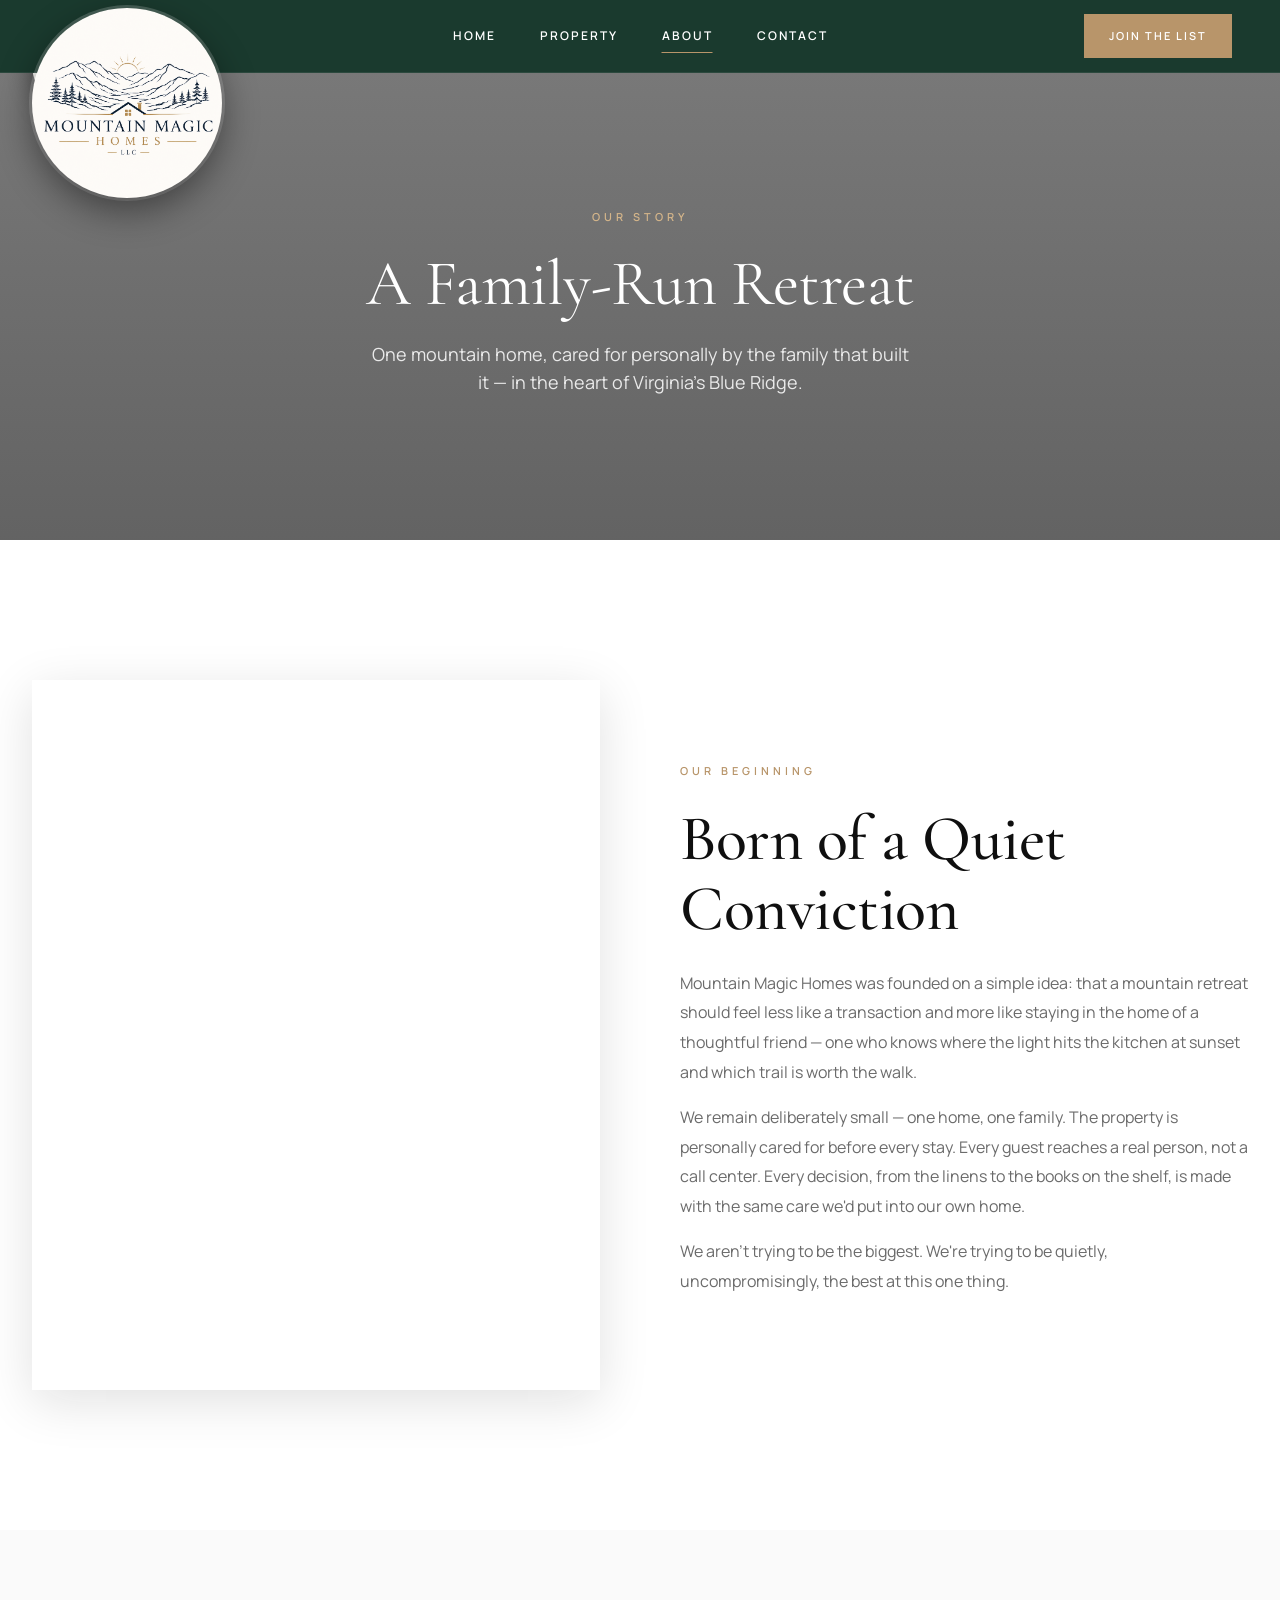
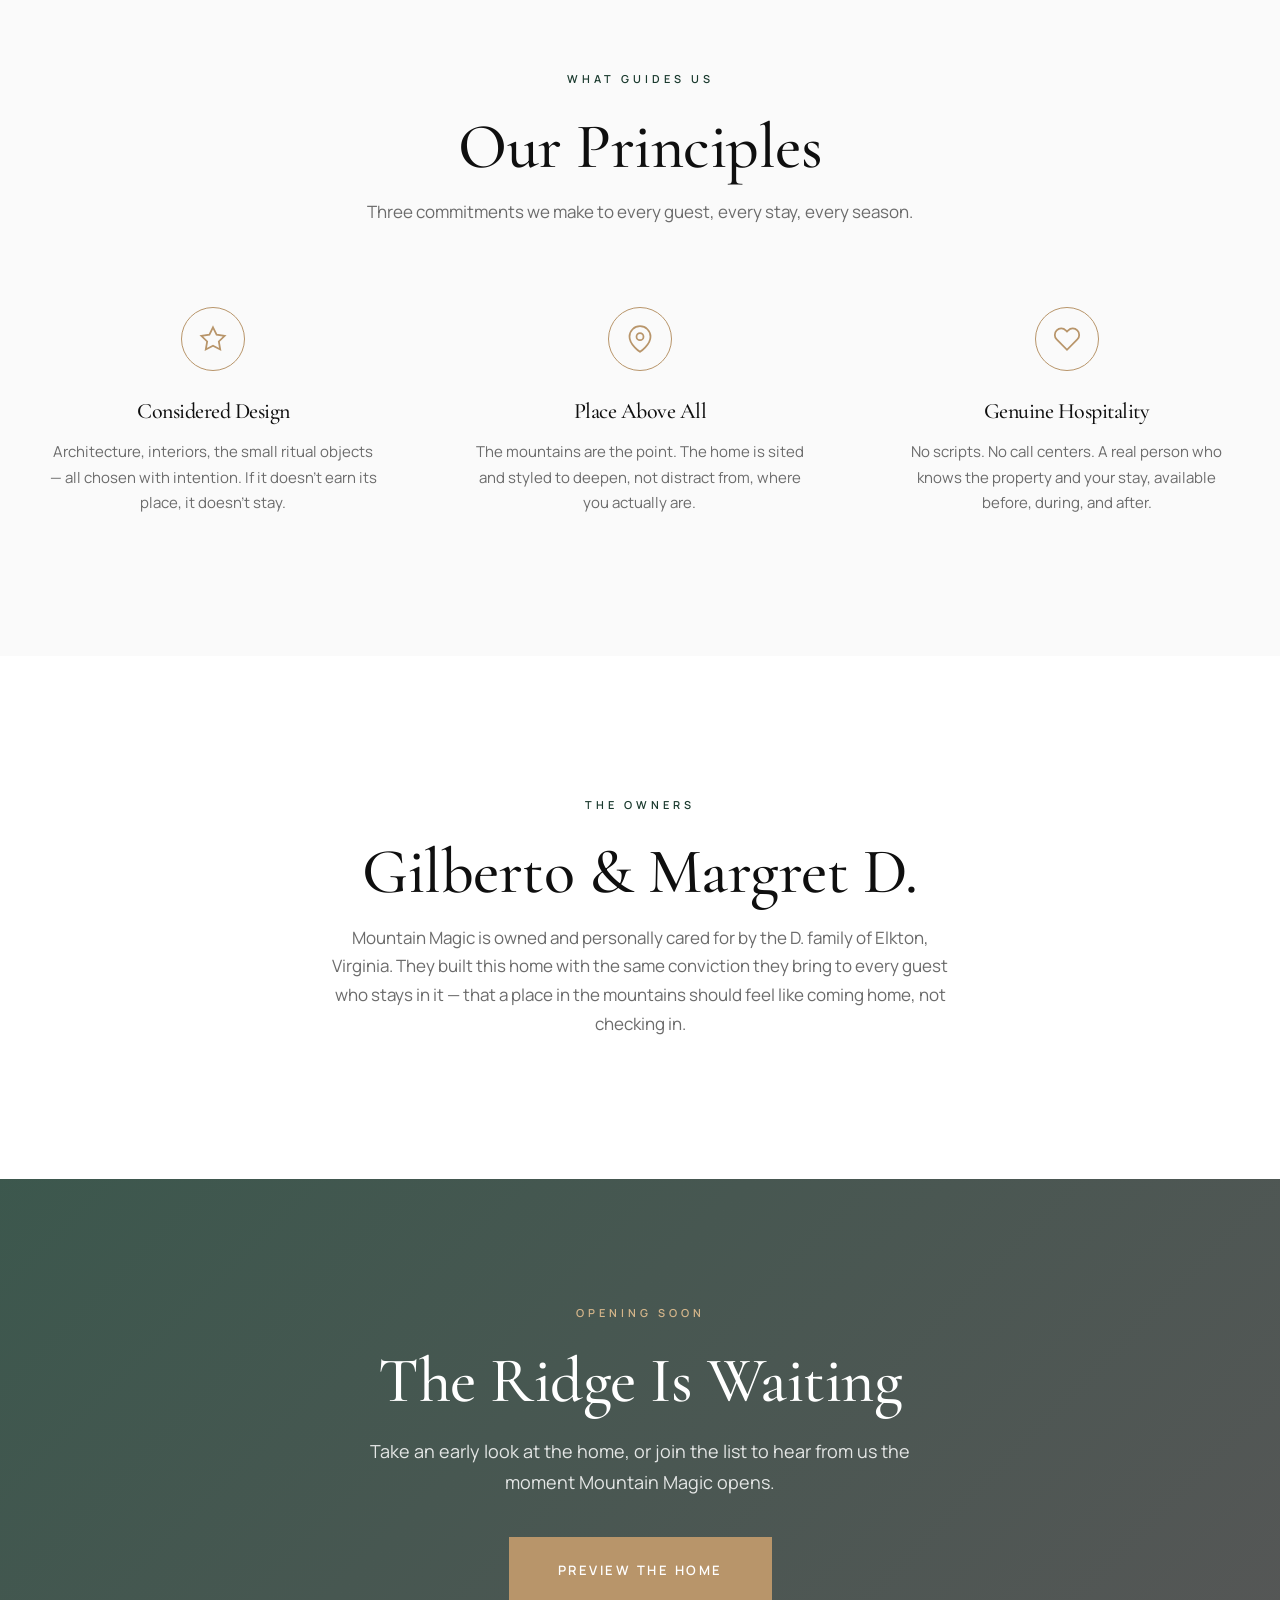
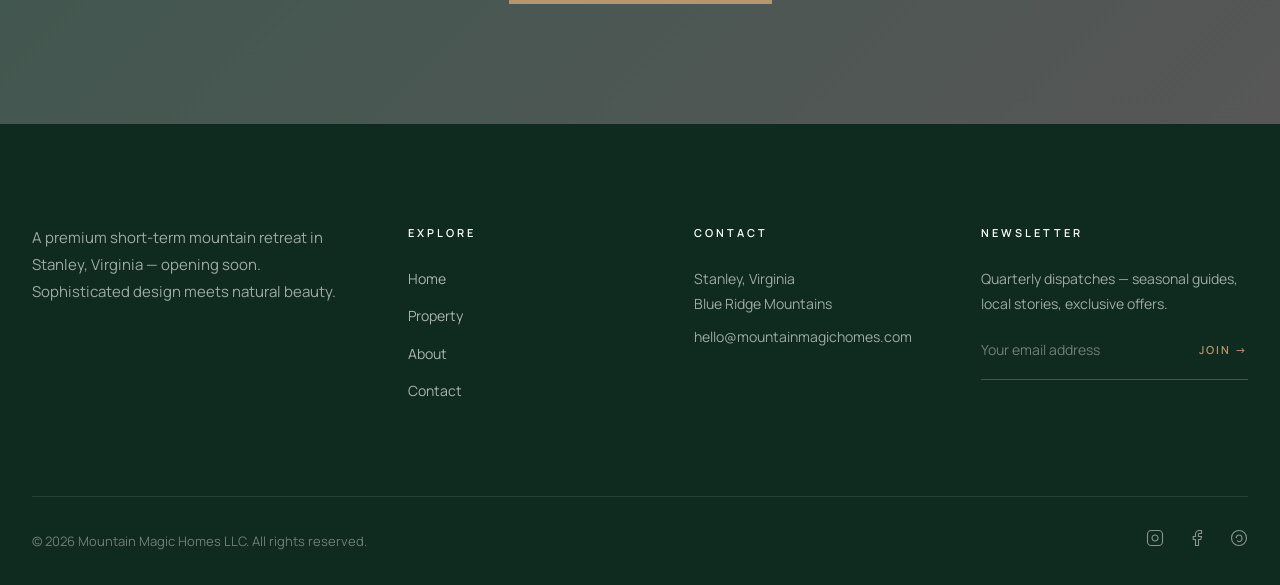
==== commit 0ffeb118: "Reframe site as preview / coming soon The home isn't finished yet, so the site shouldn't promise sta" ====
--- a/about.html
+++ b/about.html
@@ -23,7 +23,7 @@
             <a href="contact.html" class="nav-link">Contact</a>
         </nav>
         <div class="header-actions">
-            <a href="contact.html" class="btn btn-accent btn-sm">Book Now</a>
+            <a href="contact.html" class="btn btn-accent btn-sm">Join the List</a>
         </div>
         <button class="menu-toggle" aria-label="Menu"><span></span><span></span><span></span></button>
     </div>
@@ -94,10 +94,10 @@
 <section class="cta-strip">
     <div class="cta-strip-bg" style="background-image: url('https://images.unsplash.com/photo-1518780664697-55e3ad937233?auto=format&fit=crop&w=2000&q=80');"></div>
     <div class="container">
-        <span class="eyebrow light">Begin Your Stay</span>
+        <span class="eyebrow light">Opening Soon</span>
         <h2>The Ridge Is Waiting</h2>
-        <p>See the property, or tell us what kind of escape you have in mind and we'll do the rest.</p>
-        <a href="properties.html" class="btn btn-accent btn-lg">View the Property</a>
+        <p>Take an early look at the home, or join the list to hear from us the moment Mountain Magic opens.</p>
+        <a href="properties.html" class="btn btn-accent btn-lg">Preview the Home</a>
     </div>
 </section>
 
@@ -109,7 +109,7 @@
                 <a href="index.html" class="logo">
                     <img src="assets/img/logo.png" alt="Mountain Magic Homes LLC" width="76" height="76">
                 </a>
-                <p>A premium short-term mountain rental in Stanley, Virginia. Sophisticated design meets natural beauty.</p>
+                <p>A premium short-term mountain retreat in Stanley, Virginia — opening soon. Sophisticated design meets natural beauty.</p>
             </div>
             <div class="footer-col">
                 <h5>Explore</h5>
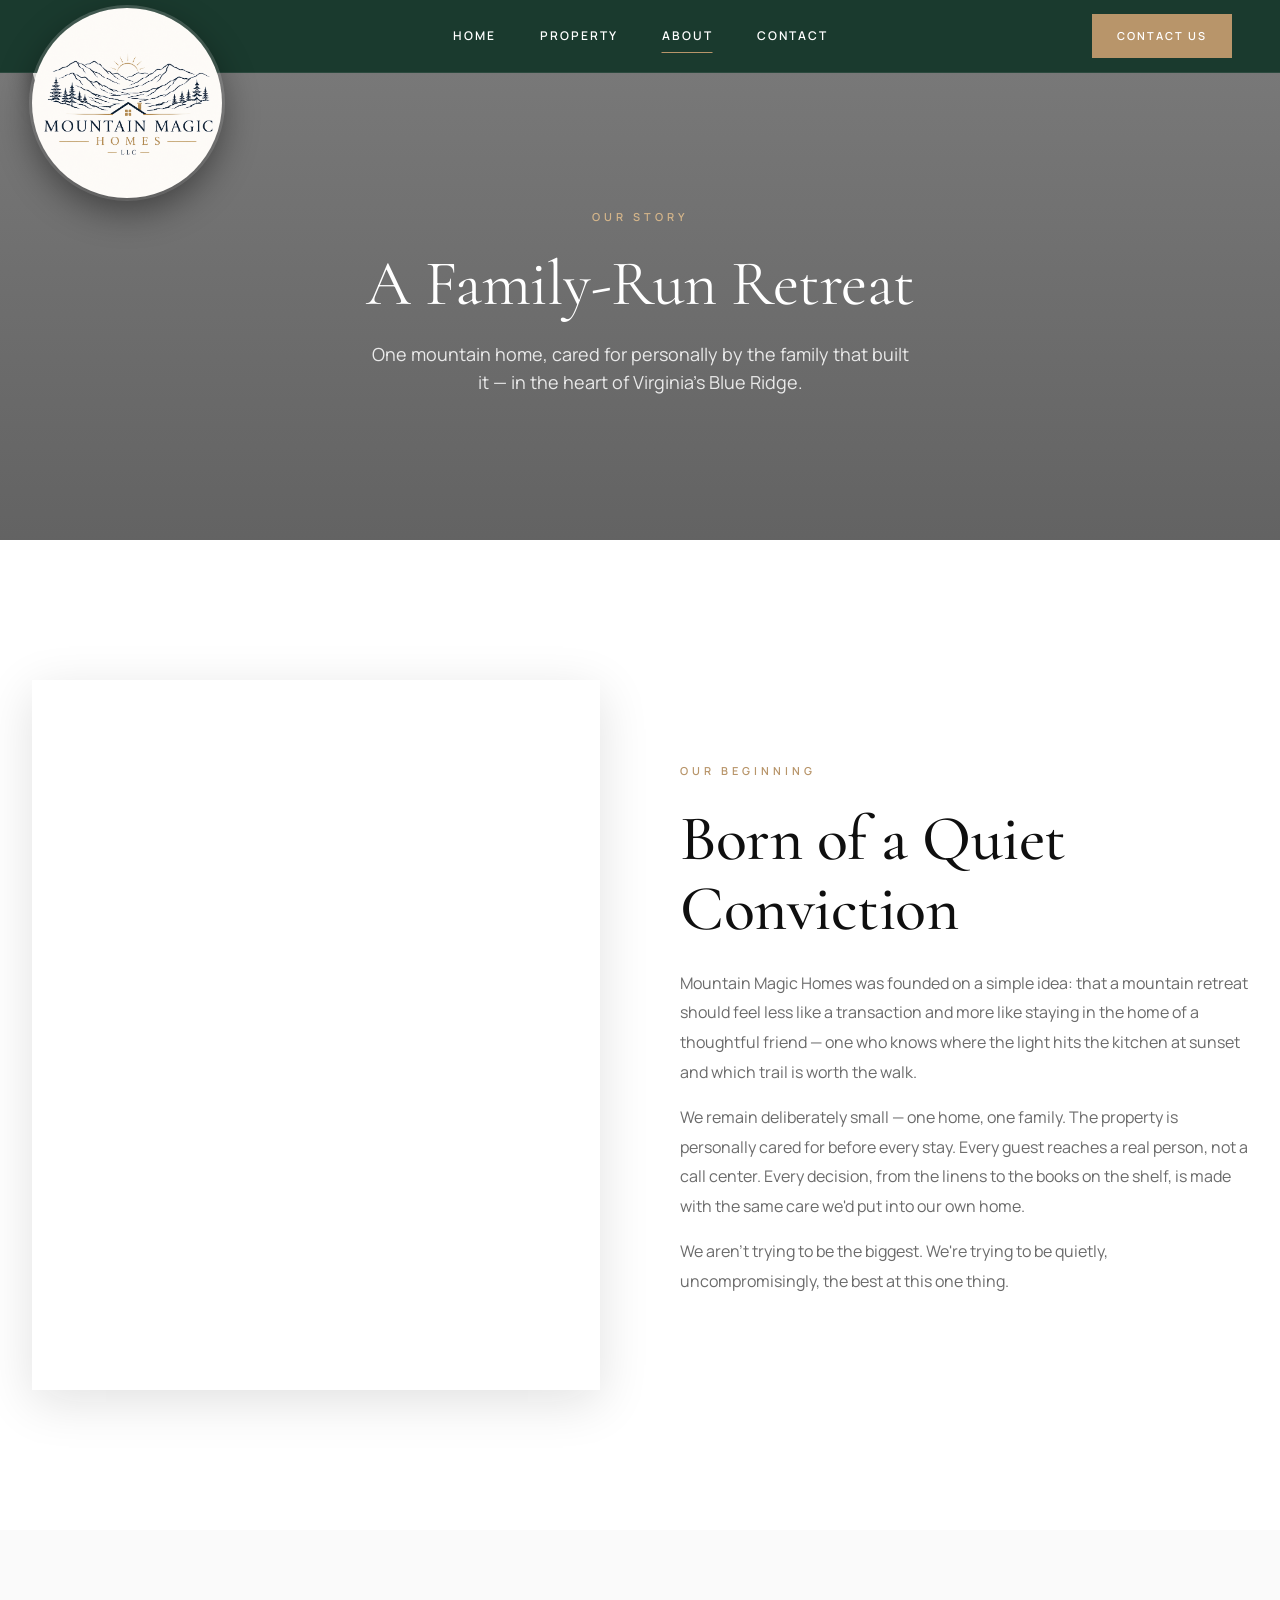
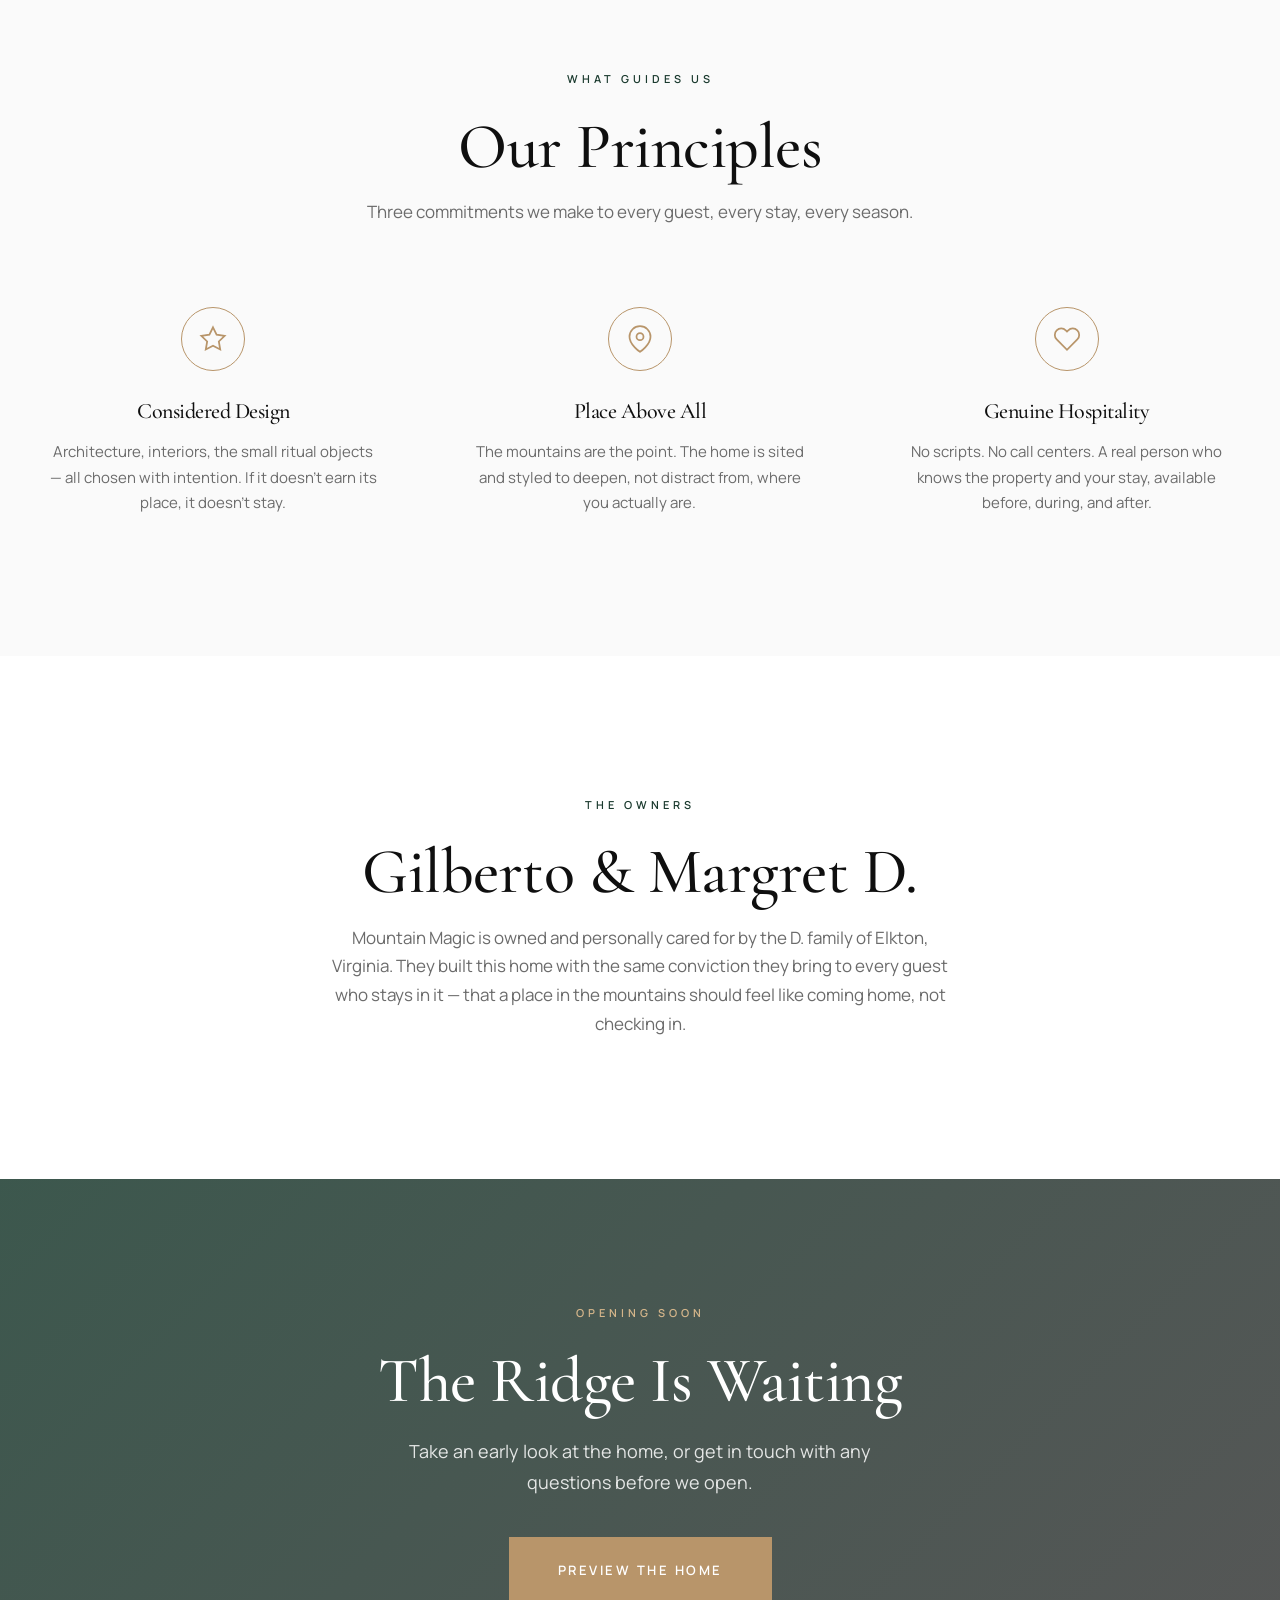
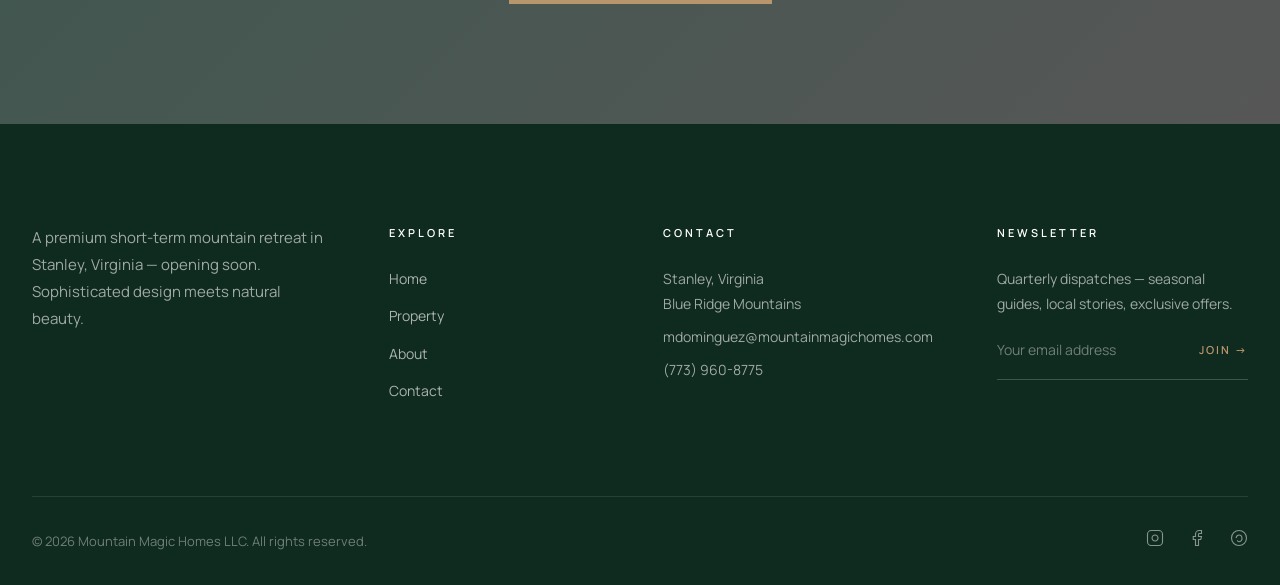
==== commit 14f4e724: "Drop waitlist framing, add real contact info, swap property hero Not ready to collect emails yet, so" ====
--- a/about.html
+++ b/about.html
@@ -23,7 +23,7 @@
             <a href="contact.html" class="nav-link">Contact</a>
         </nav>
         <div class="header-actions">
-            <a href="contact.html" class="btn btn-accent btn-sm">Join the List</a>
+            <a href="contact.html" class="btn btn-accent btn-sm">Contact Us</a>
         </div>
         <button class="menu-toggle" aria-label="Menu"><span></span><span></span><span></span></button>
     </div>
@@ -96,7 +96,7 @@
     <div class="container">
         <span class="eyebrow light">Opening Soon</span>
         <h2>The Ridge Is Waiting</h2>
-        <p>Take an early look at the home, or join the list to hear from us the moment Mountain Magic opens.</p>
+        <p>Take an early look at the home, or get in touch with any questions before we open.</p>
         <a href="properties.html" class="btn btn-accent btn-lg">Preview the Home</a>
     </div>
 </section>
@@ -123,7 +123,8 @@
             <div class="footer-col">
                 <h5>Contact</h5>
                 <p>Stanley, Virginia<br>Blue Ridge Mountains</p>
-                <p>hello@mountainmagichomes.com</p>
+                <p><a href="mailto:mdominguez@mountainmagichomes.com" style="color:inherit;">mdominguez@mountainmagichomes.com</a></p>
+                <p><a href="tel:+17739608775" style="color:inherit;">(773) 960-8775</a></p>
             </div>
             <div class="footer-col">
                 <h5>Newsletter</h5>
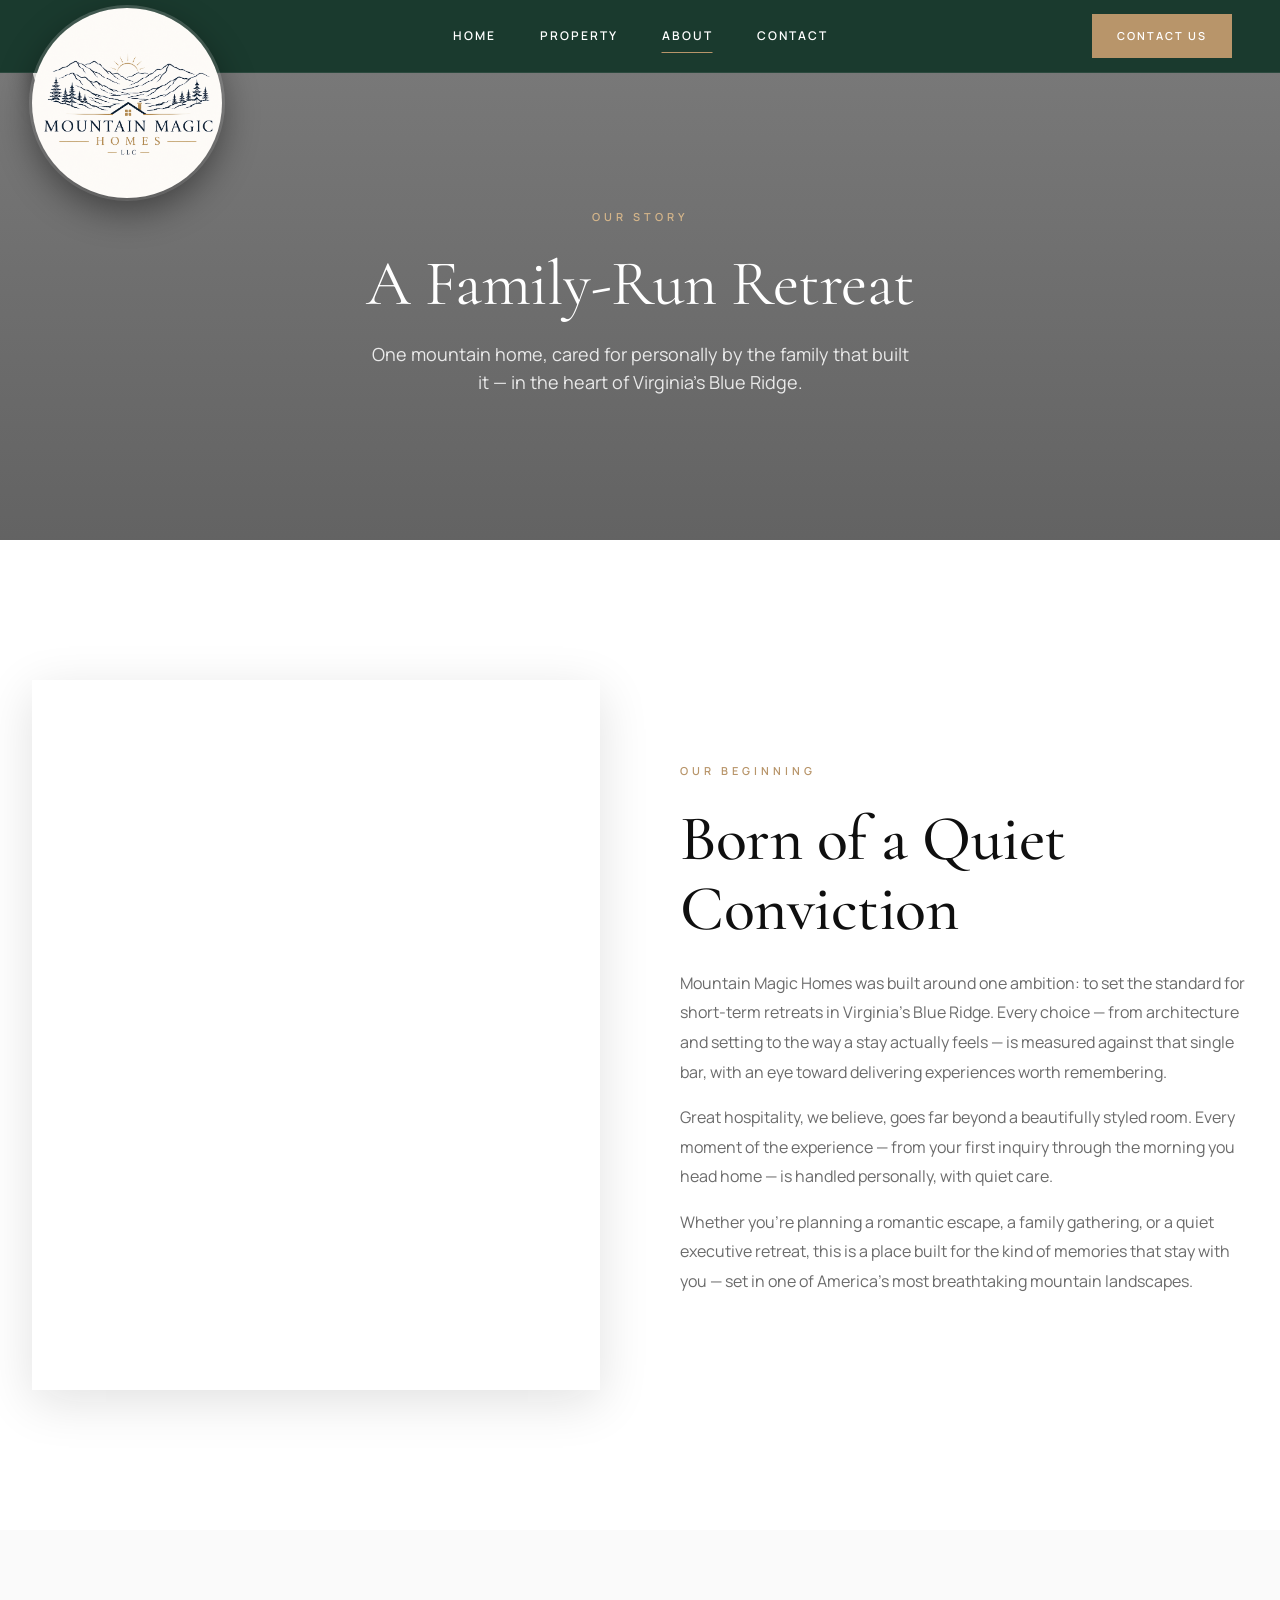
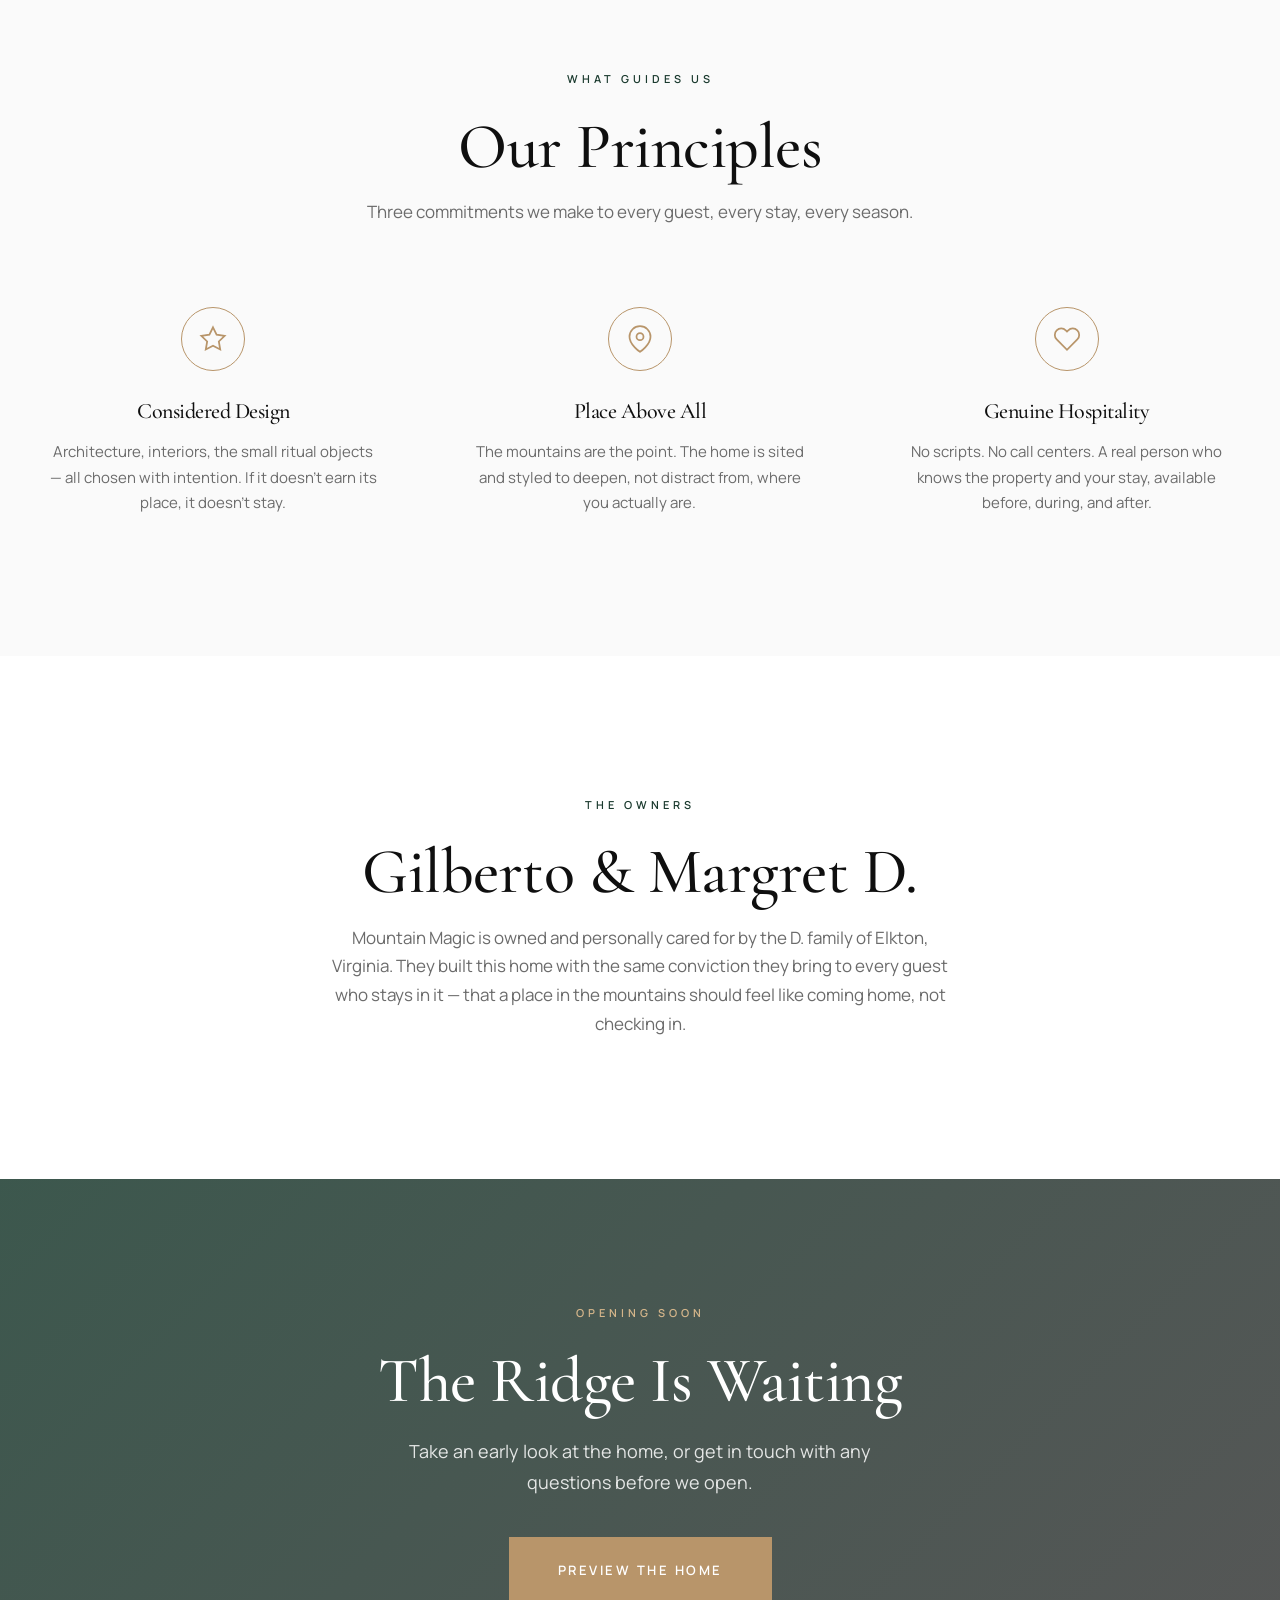
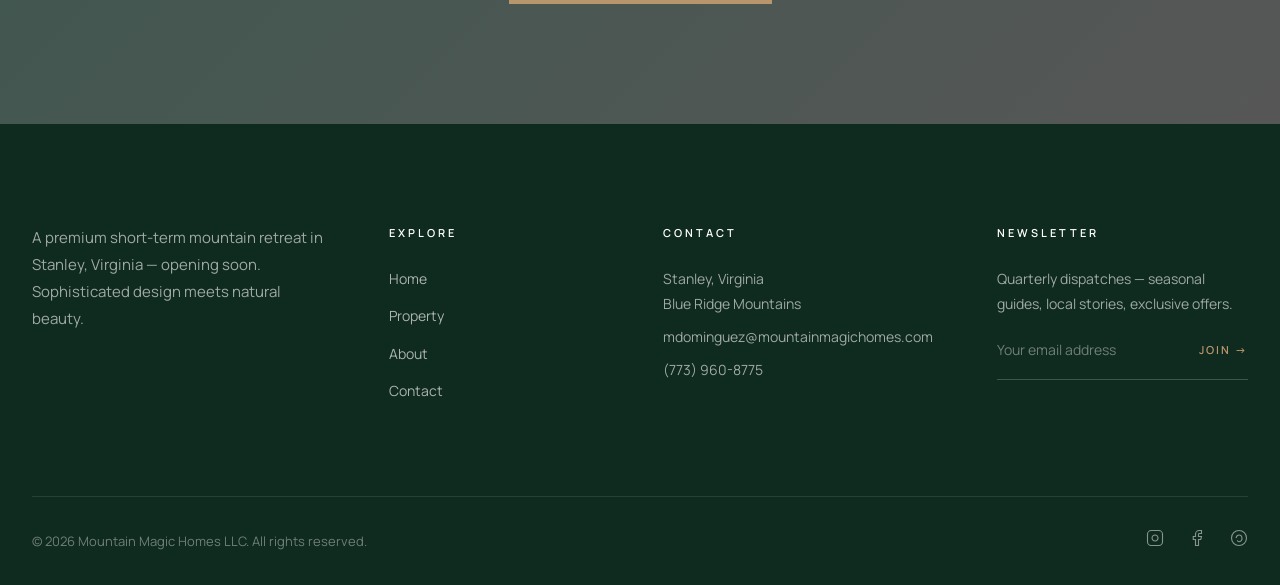
==== commit 88d577b4: "About page: new hero/story photos and refreshed Our Beginning copy - Hero background swapped to the " ====
--- a/about.html
+++ b/about.html
@@ -31,7 +31,7 @@
 
 <!-- ==================== PAGE HERO ==================== -->
 <section class="page-hero">
-    <div class="page-hero-bg" style="background-image: url('https://images.unsplash.com/photo-1505693416388-ac5ce068fe85?auto=format&fit=crop&w=2400&q=80');"></div>
+    <div class="page-hero-bg" style="background-image: url('https://t3.ftcdn.net/jpg/04/15/15/64/360_F_415156437_VNwaQnydu0FRpG4jAmndvbqspNIoIard.jpg');"></div>
     <div class="page-hero-content">
         <span class="eyebrow light">Our Story</span>
         <h1>A Family-Run Retreat</h1>
@@ -43,13 +43,13 @@
 <section>
     <div class="container">
         <div class="story-split">
-            <div class="img" style="background-image: url('https://images.unsplash.com/photo-1542640244-7e672d6cef4e?auto=format&fit=crop&w=1200&q=80');"></div>
+            <div class="img" style="background-image: url('https://res.cloudinary.com/simpleview/image/upload/v1643036060/clients/virginia/CN20111003V_001_6e086dca-bd54-4993-94c5-0bb9eee28ade.jpg');"></div>
             <div>
                 <span class="eyebrow">Our Beginning</span>
                 <h2>Born of a Quiet Conviction</h2>
-                <p>Mountain Magic Homes was founded on a simple idea: that a mountain retreat should feel less like a transaction and more like staying in the home of a thoughtful friend — one who knows where the light hits the kitchen at sunset and which trail is worth the walk.</p>
-                <p>We remain deliberately small — one home, one family. The property is personally cared for before every stay. Every guest reaches a real person, not a call center. Every decision, from the linens to the books on the shelf, is made with the same care we'd put into our own home.</p>
-                <p>We aren't trying to be the biggest. We're trying to be quietly, uncompromisingly, the best at this one thing.</p>
+                <p>Mountain Magic Homes was built around one ambition: to set the standard for short-term retreats in Virginia's Blue Ridge. Every choice — from architecture and setting to the way a stay actually feels — is measured against that single bar, with an eye toward delivering experiences worth remembering.</p>
+                <p>Great hospitality, we believe, goes far beyond a beautifully styled room. Every moment of the experience — from your first inquiry through the morning you head home — is handled personally, with quiet care.</p>
+                <p>Whether you're planning a romantic escape, a family gathering, or a quiet executive retreat, this is a place built for the kind of memories that stay with you — set in one of America's most breathtaking mountain landscapes.</p>
             </div>
         </div>
     </div>
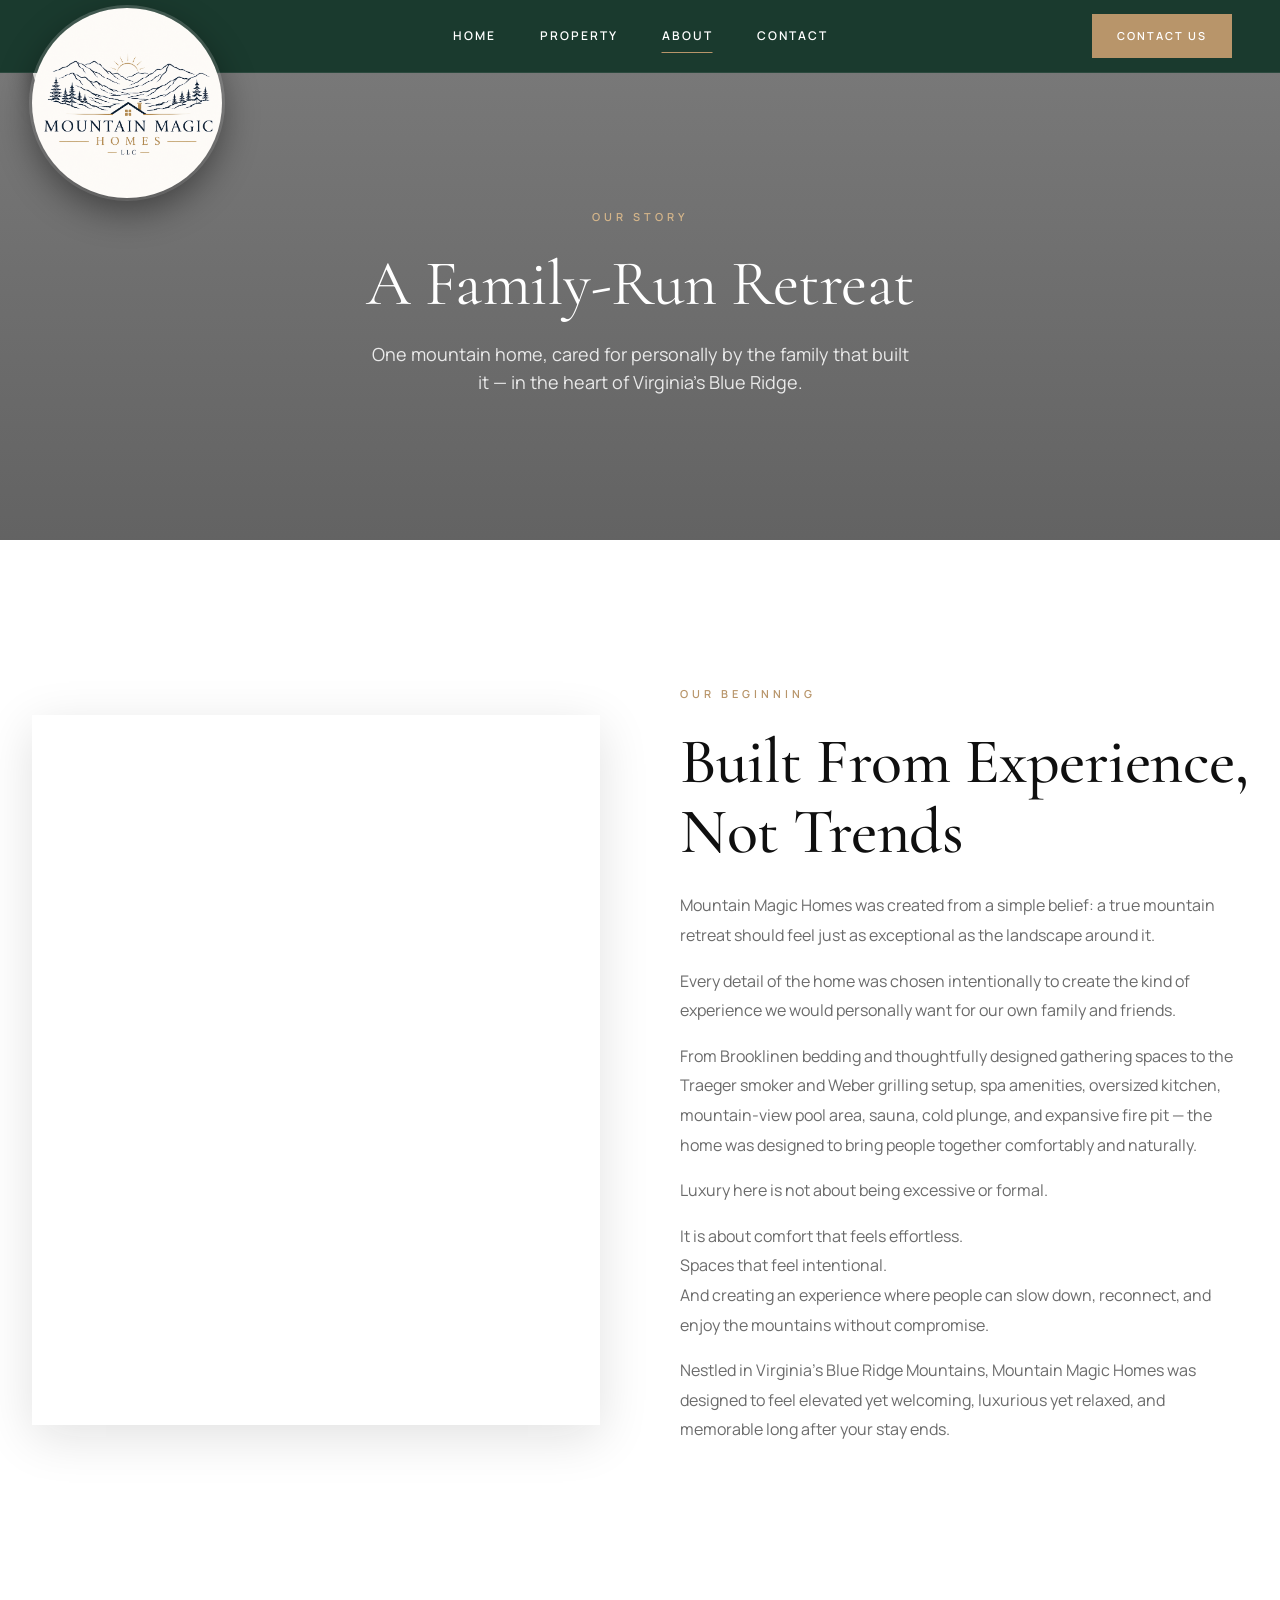
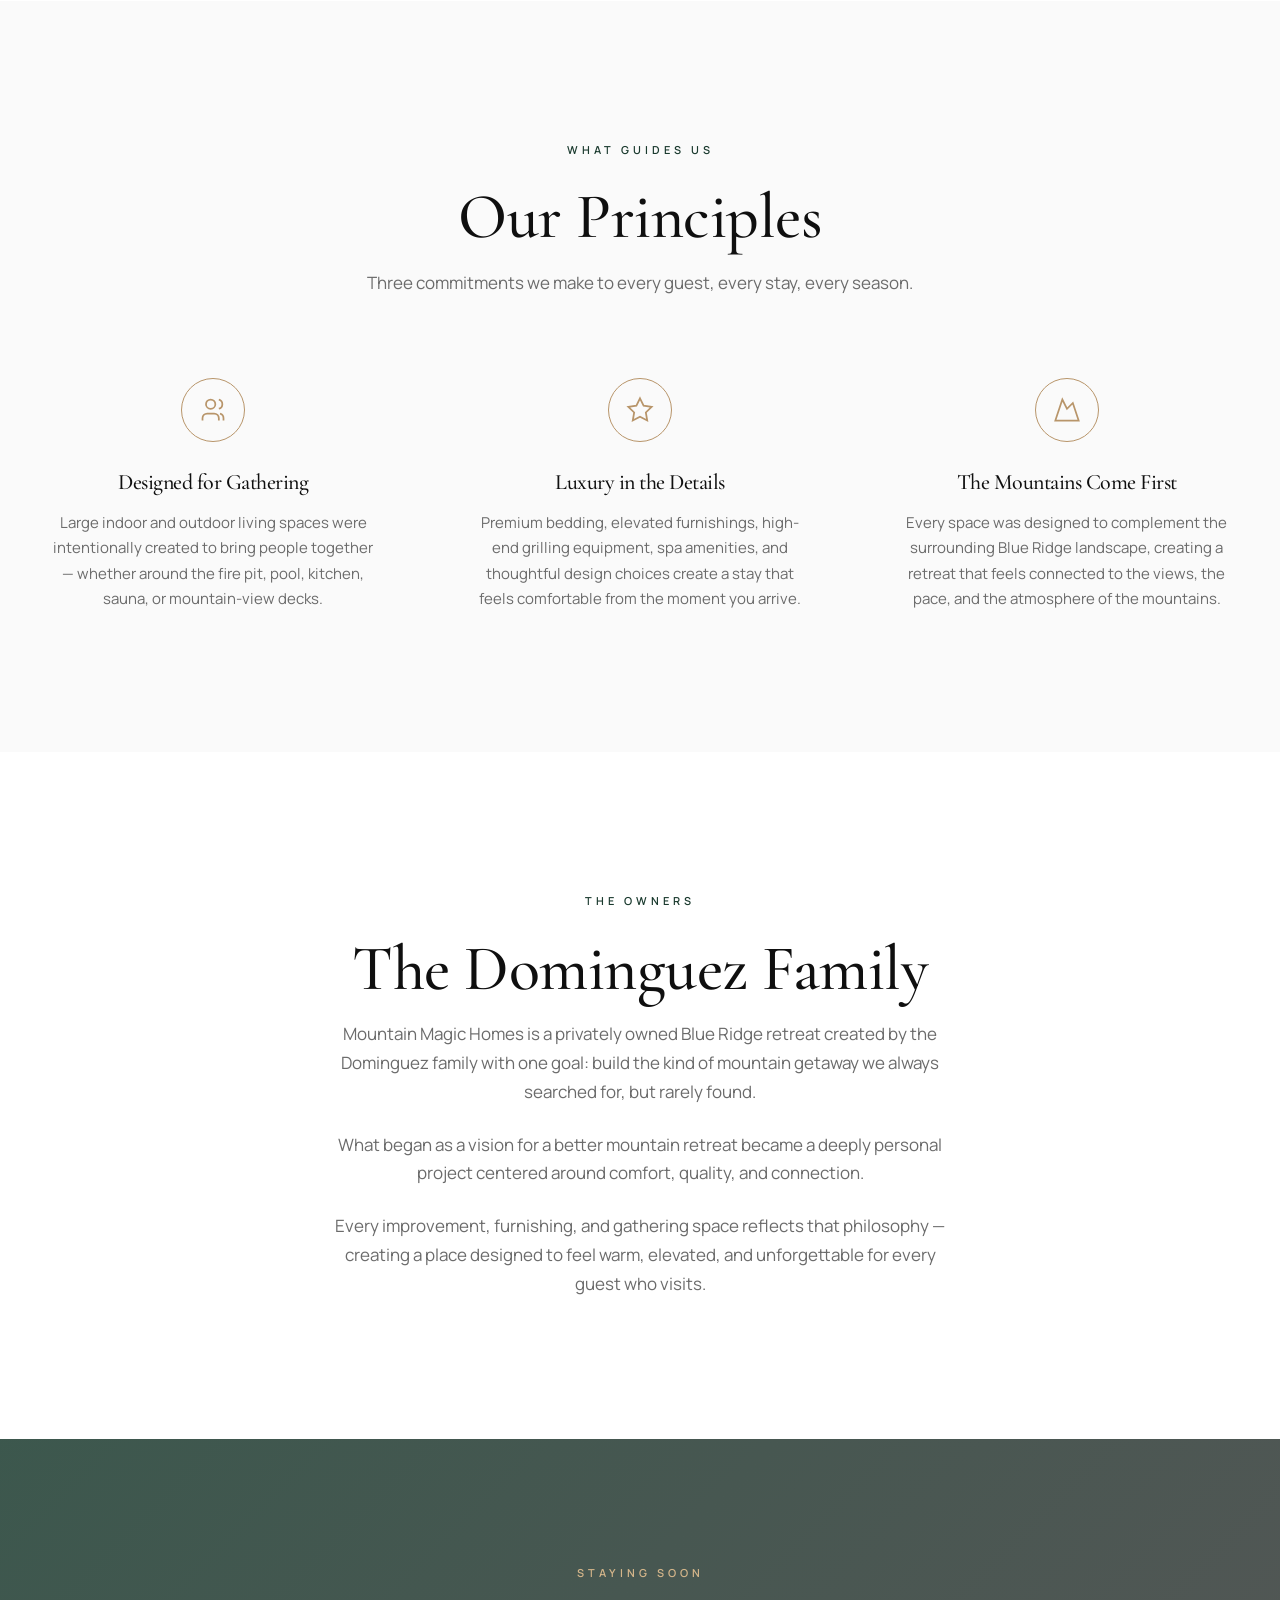
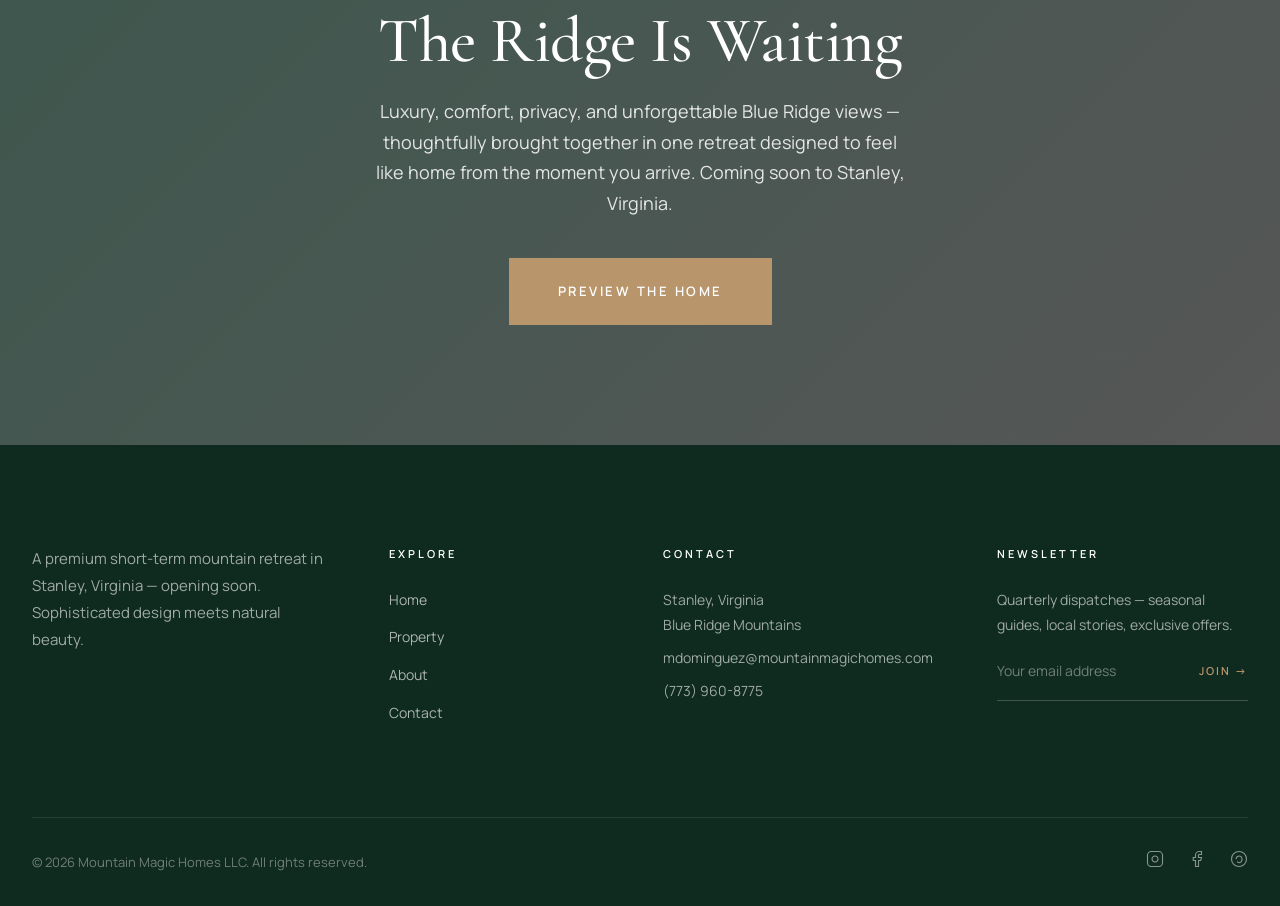
==== commit 7410e962: "Rewrite Our Story, Our Beginning, Principles, Owners, and CTA copy Apply the owner's new copy across" ====
--- a/about.html
+++ b/about.html
@@ -46,10 +46,13 @@
             <div class="img" style="background-image: url('https://res.cloudinary.com/simpleview/image/upload/v1643036060/clients/virginia/CN20111003V_001_6e086dca-bd54-4993-94c5-0bb9eee28ade.jpg');"></div>
             <div>
                 <span class="eyebrow">Our Beginning</span>
-                <h2>Born of a Quiet Conviction</h2>
-                <p>Mountain Magic Homes was built around one ambition: to set the standard for short-term retreats in Virginia's Blue Ridge. Every choice — from architecture and setting to the way a stay actually feels — is measured against that single bar, with an eye toward delivering experiences worth remembering.</p>
-                <p>Great hospitality, we believe, goes far beyond a beautifully styled room. Every moment of the experience — from your first inquiry through the morning you head home — is handled personally, with quiet care.</p>
-                <p>Whether you're planning a romantic escape, a family gathering, or a quiet executive retreat, this is a place built for the kind of memories that stay with you — set in one of America's most breathtaking mountain landscapes.</p>
+                <h2>Built From Experience, Not Trends</h2>
+                <p>Mountain Magic Homes was created from a simple belief: a true mountain retreat should feel just as exceptional as the landscape around it.</p>
+                <p>Every detail of the home was chosen intentionally to create the kind of experience we would personally want for our own family and friends.</p>
+                <p>From Brooklinen bedding and thoughtfully designed gathering spaces to the Traeger smoker and Weber grilling setup, spa amenities, oversized kitchen, mountain-view pool area, sauna, cold plunge, and expansive fire pit — the home was designed to bring people together comfortably and naturally.</p>
+                <p>Luxury here is not about being excessive or formal.</p>
+                <p>It is about comfort that feels effortless.<br>Spaces that feel intentional.<br>And creating an experience where people can slow down, reconnect, and enjoy the mountains without compromise.</p>
+                <p>Nestled in Virginia's Blue Ridge Mountains, Mountain Magic Homes was designed to feel elevated yet welcoming, luxurious yet relaxed, and memorable long after your stay ends.</p>
             </div>
         </div>
     </div>
@@ -63,19 +66,19 @@
         <p class="section-subtitle">Three commitments we make to every guest, every stay, every season.</p>
         <div class="value-grid">
             <div class="value-item">
-                <div class="value-icon"><svg viewBox="0 0 24 24" fill="none" stroke="currentColor" stroke-width="1.5"><polygon points="12 2 15.09 8.26 22 9.27 17 14.14 18.18 21.02 12 17.77 5.82 21.02 7 14.14 2 9.27 8.91 8.26 12 2"/></svg></div>
-                <h3>Considered Design</h3>
-                <p>Architecture, interiors, the small ritual objects — all chosen with intention. If it doesn't earn its place, it doesn't stay.</p>
+                <div class="value-icon"><svg viewBox="0 0 24 24" fill="none" stroke="currentColor" stroke-width="1.5"><path d="M17 21v-2a4 4 0 00-4-4H7a4 4 0 00-4 4v2"/><circle cx="10" cy="7" r="4"/><path d="M21 21v-2a4 4 0 00-3-3.87"/><path d="M17 3.13a4 4 0 010 7.75"/></svg></div>
+                <h3>Designed for Gathering</h3>
+                <p>Large indoor and outdoor living spaces were intentionally created to bring people together — whether around the fire pit, pool, kitchen, sauna, or mountain-view decks.</p>
             </div>
             <div class="value-item">
-                <div class="value-icon"><svg viewBox="0 0 24 24" fill="none" stroke="currentColor" stroke-width="1.5"><path d="M21 10c0 7-9 13-9 13s-9-6-9-13a9 9 0 0118 0z"/><circle cx="12" cy="10" r="3"/></svg></div>
-                <h3>Place Above All</h3>
-                <p>The mountains are the point. The home is sited and styled to deepen, not distract from, where you actually are.</p>
+                <div class="value-icon"><svg viewBox="0 0 24 24" fill="none" stroke="currentColor" stroke-width="1.5"><polygon points="12 2 15.09 8.26 22 9.27 17 14.14 18.18 21.02 12 17.77 5.82 21.02 7 14.14 2 9.27 8.91 8.26 12 2"/></svg></div>
+                <h3>Luxury in the Details</h3>
+                <p>Premium bedding, elevated furnishings, high-end grilling equipment, spa amenities, and thoughtful design choices create a stay that feels comfortable from the moment you arrive.</p>
             </div>
             <div class="value-item">
-                <div class="value-icon"><svg viewBox="0 0 24 24" fill="none" stroke="currentColor" stroke-width="1.5"><path d="M20.84 4.61a5.5 5.5 0 00-7.78 0L12 5.67l-1.06-1.06a5.5 5.5 0 00-7.78 7.78l1.06 1.06L12 21.23l7.78-7.78 1.06-1.06a5.5 5.5 0 000-7.78z"/></svg></div>
-                <h3>Genuine Hospitality</h3>
-                <p>No scripts. No call centers. A real person who knows the property and your stay, available before, during, and after.</p>
+                <div class="value-icon"><svg viewBox="0 0 24 24" fill="none" stroke="currentColor" stroke-width="1.5"><path d="m8 3 4 8 5-5 5 15H2L8 3z"/></svg></div>
+                <h3>The Mountains Come First</h3>
+                <p>Every space was designed to complement the surrounding Blue Ridge landscape, creating a retreat that feels connected to the views, the pace, and the atmosphere of the mountains.</p>
             </div>
         </div>
     </div>
@@ -85,18 +88,20 @@
 <section>
     <div class="container" style="max-width:760px;text-align:center;">
         <span class="eyebrow dark" style="display:block;">The Owners</span>
-        <h2 class="section-title">Gilberto &amp; Margret D.</h2>
-        <p class="section-subtitle" style="margin-bottom:0;">Mountain Magic is owned and personally cared for by the D. family of Elkton, Virginia. They built this home with the same conviction they bring to every guest who stays in it — that a place in the mountains should feel like coming home, not checking in.</p>
+        <h2 class="section-title">The Dominguez Family</h2>
+        <p class="section-subtitle" style="margin-bottom:24px;">Mountain Magic Homes is a privately owned Blue Ridge retreat created by the Dominguez family with one goal: build the kind of mountain getaway we always searched for, but rarely found.</p>
+        <p class="section-subtitle" style="margin-bottom:24px;">What began as a vision for a better mountain retreat became a deeply personal project centered around comfort, quality, and connection.</p>
+        <p class="section-subtitle" style="margin-bottom:0;">Every improvement, furnishing, and gathering space reflects that philosophy — creating a place designed to feel warm, elevated, and unforgettable for every guest who visits.</p>
     </div>
 </section>
 
 <!-- ==================== CTA ==================== -->
 <section class="cta-strip">
-    <div class="cta-strip-bg" style="background-image: url('https://images.unsplash.com/photo-1518780664697-55e3ad937233?auto=format&fit=crop&w=2000&q=80');"></div>
+    <div class="cta-strip-bg" style="background-image: url('https://blueridgerentals.icnd-cdn.com/images/homeslideshow/blue-ridge-mountain-rentals-summer.jpg');"></div>
     <div class="container">
-        <span class="eyebrow light">Opening Soon</span>
+        <span class="eyebrow light">Staying Soon</span>
         <h2>The Ridge Is Waiting</h2>
-        <p>Take an early look at the home, or get in touch with any questions before we open.</p>
+        <p>Luxury, comfort, privacy, and unforgettable Blue Ridge views — thoughtfully brought together in one retreat designed to feel like home from the moment you arrive. Coming soon to Stanley, Virginia.</p>
         <a href="properties.html" class="btn btn-accent btn-lg">Preview the Home</a>
     </div>
 </section>
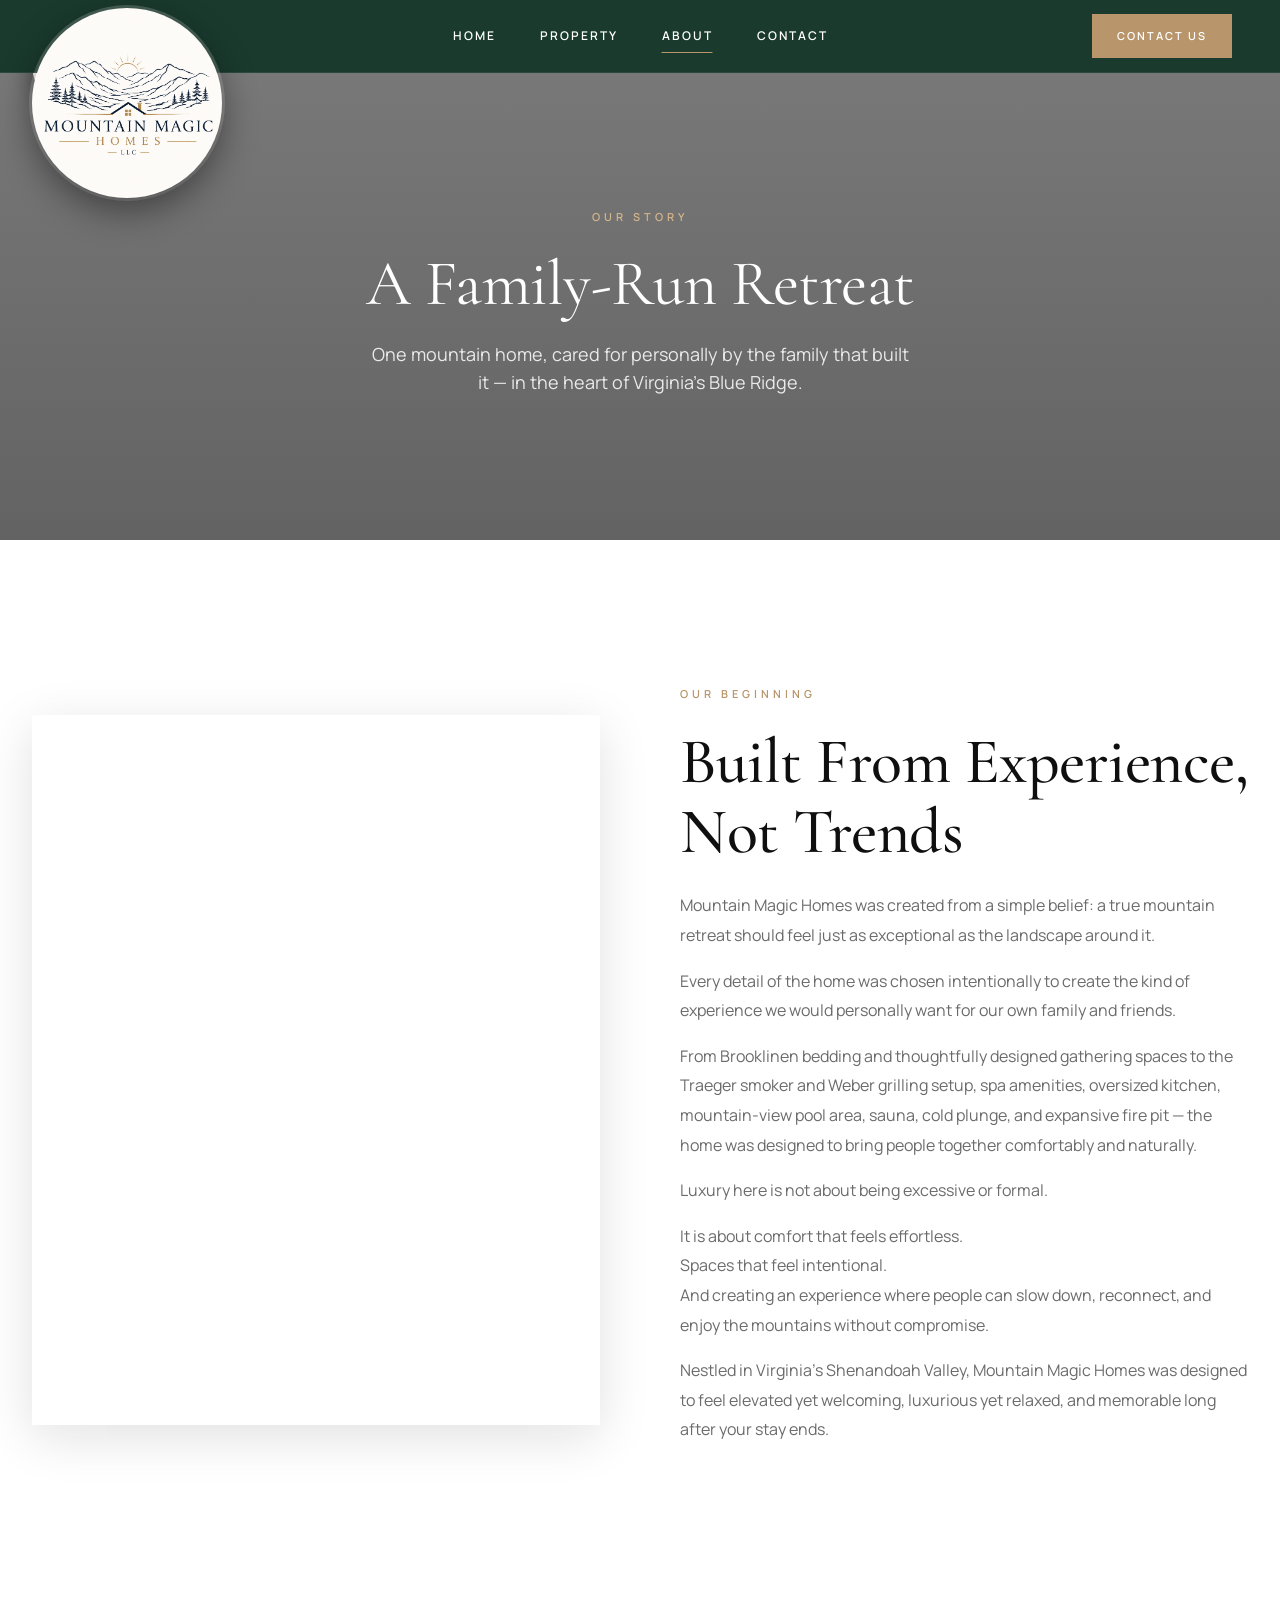
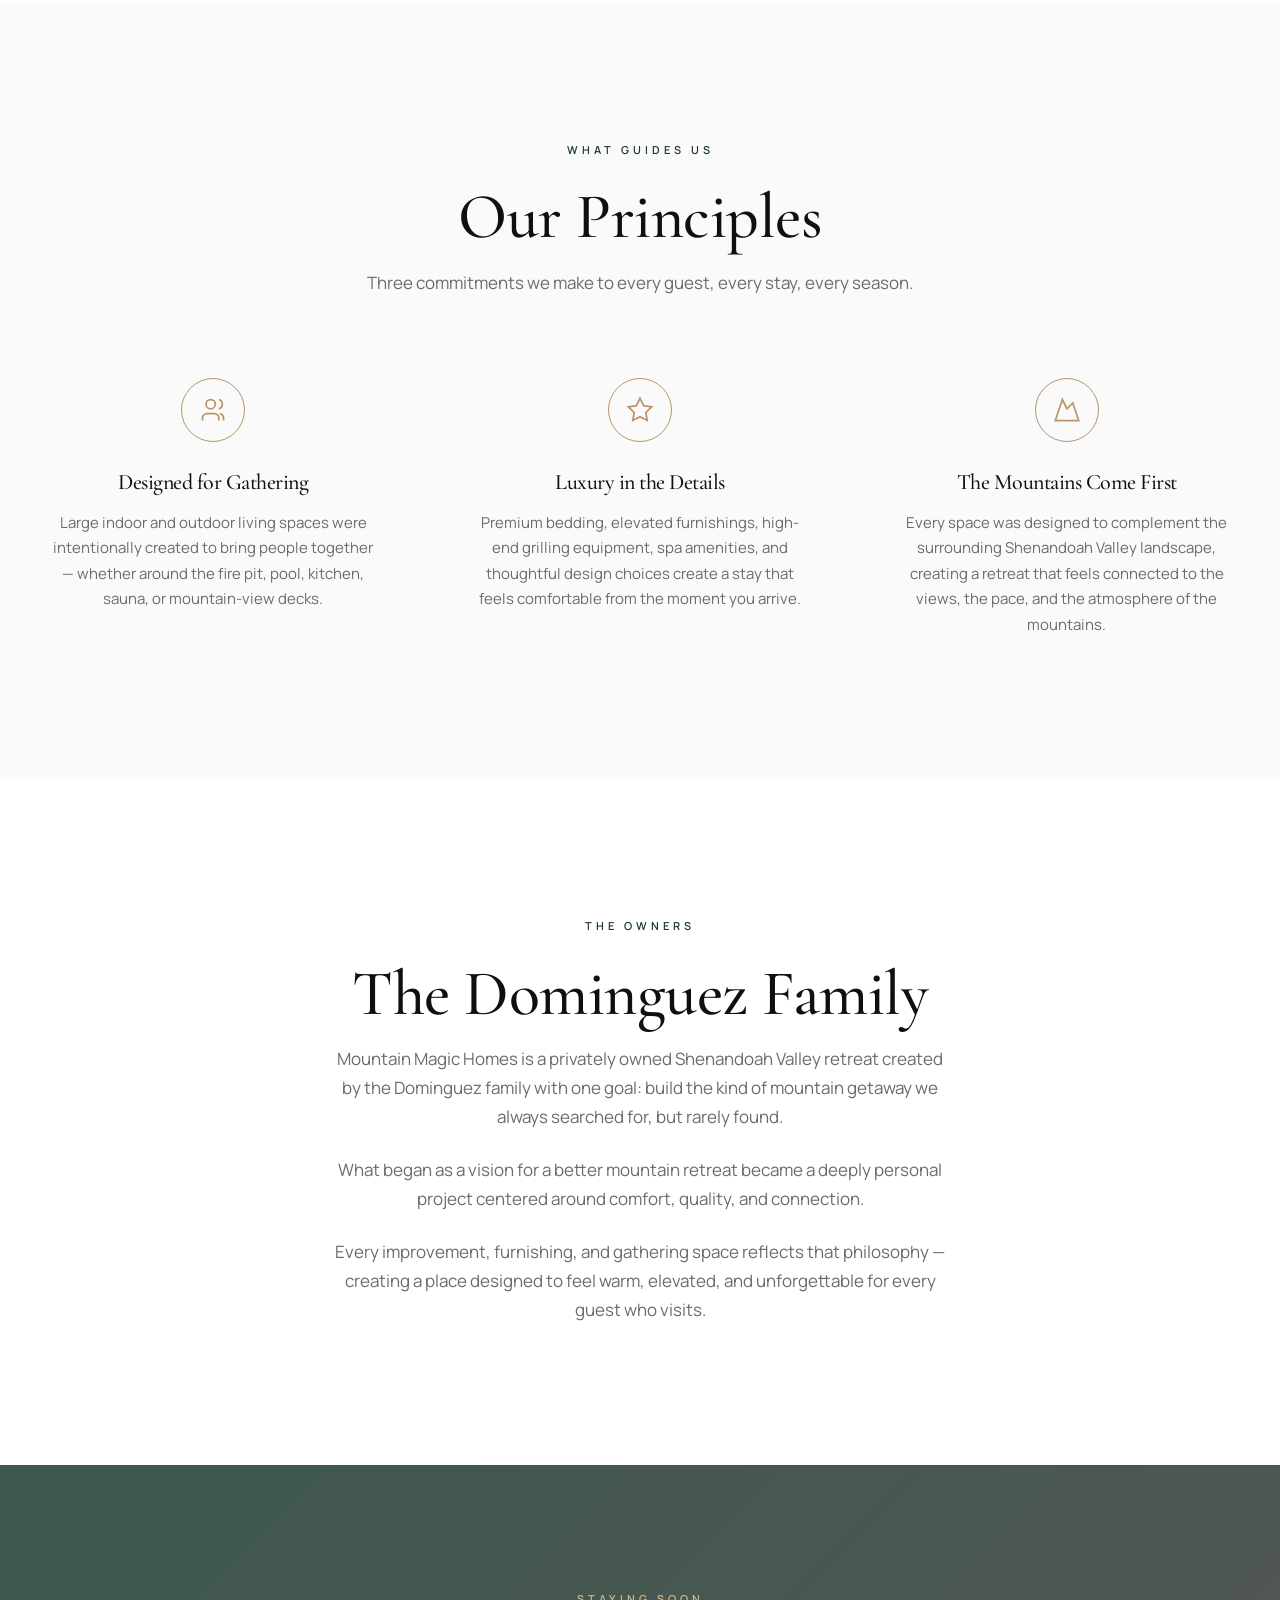
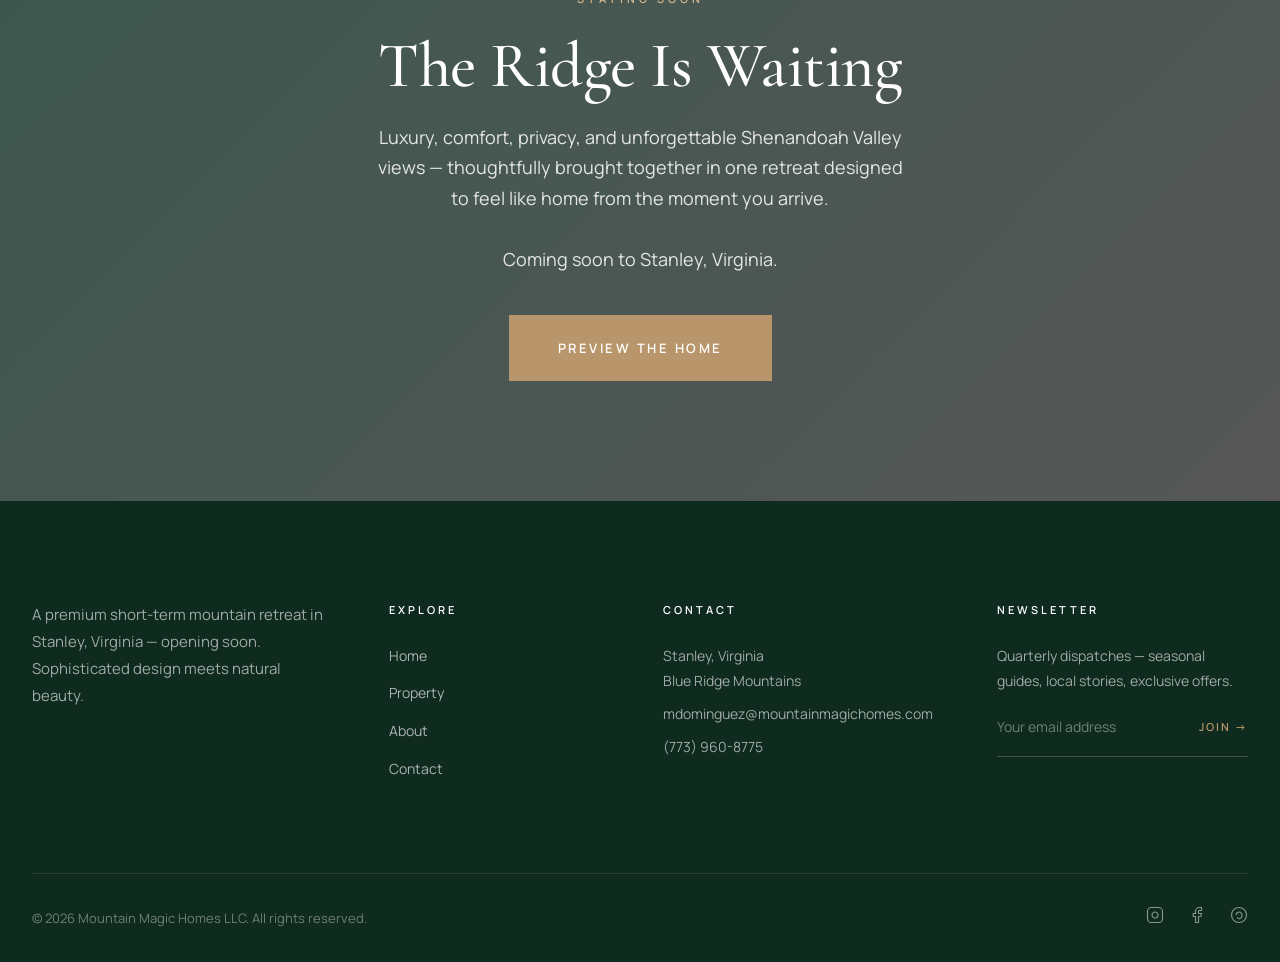
==== commit 1f6b5e5a: "About: Blue Ridge → Shenandoah Valley in 4 sections Owner clarification: the property is in the Shen" ====
--- a/about.html
+++ b/about.html
@@ -52,7 +52,7 @@
                 <p>From Brooklinen bedding and thoughtfully designed gathering spaces to the Traeger smoker and Weber grilling setup, spa amenities, oversized kitchen, mountain-view pool area, sauna, cold plunge, and expansive fire pit — the home was designed to bring people together comfortably and naturally.</p>
                 <p>Luxury here is not about being excessive or formal.</p>
                 <p>It is about comfort that feels effortless.<br>Spaces that feel intentional.<br>And creating an experience where people can slow down, reconnect, and enjoy the mountains without compromise.</p>
-                <p>Nestled in Virginia's Blue Ridge Mountains, Mountain Magic Homes was designed to feel elevated yet welcoming, luxurious yet relaxed, and memorable long after your stay ends.</p>
+                <p>Nestled in Virginia's Shenandoah Valley, Mountain Magic Homes was designed to feel elevated yet welcoming, luxurious yet relaxed, and memorable long after your stay ends.</p>
             </div>
         </div>
     </div>
@@ -78,7 +78,7 @@
             <div class="value-item">
                 <div class="value-icon"><svg viewBox="0 0 24 24" fill="none" stroke="currentColor" stroke-width="1.5"><path d="m8 3 4 8 5-5 5 15H2L8 3z"/></svg></div>
                 <h3>The Mountains Come First</h3>
-                <p>Every space was designed to complement the surrounding Blue Ridge landscape, creating a retreat that feels connected to the views, the pace, and the atmosphere of the mountains.</p>
+                <p>Every space was designed to complement the surrounding Shenandoah Valley landscape, creating a retreat that feels connected to the views, the pace, and the atmosphere of the mountains.</p>
             </div>
         </div>
     </div>
@@ -89,7 +89,7 @@
     <div class="container" style="max-width:760px;text-align:center;">
         <span class="eyebrow dark" style="display:block;">The Owners</span>
         <h2 class="section-title">The Dominguez Family</h2>
-        <p class="section-subtitle" style="margin-bottom:24px;">Mountain Magic Homes is a privately owned Blue Ridge retreat created by the Dominguez family with one goal: build the kind of mountain getaway we always searched for, but rarely found.</p>
+        <p class="section-subtitle" style="margin-bottom:24px;">Mountain Magic Homes is a privately owned Shenandoah Valley retreat created by the Dominguez family with one goal: build the kind of mountain getaway we always searched for, but rarely found.</p>
         <p class="section-subtitle" style="margin-bottom:24px;">What began as a vision for a better mountain retreat became a deeply personal project centered around comfort, quality, and connection.</p>
         <p class="section-subtitle" style="margin-bottom:0;">Every improvement, furnishing, and gathering space reflects that philosophy — creating a place designed to feel warm, elevated, and unforgettable for every guest who visits.</p>
     </div>
@@ -101,7 +101,7 @@
     <div class="container">
         <span class="eyebrow light">Staying Soon</span>
         <h2>The Ridge Is Waiting</h2>
-        <p>Luxury, comfort, privacy, and unforgettable Blue Ridge views — thoughtfully brought together in one retreat designed to feel like home from the moment you arrive. Coming soon to Stanley, Virginia.</p>
+        <p>Luxury, comfort, privacy, and unforgettable Shenandoah Valley views — thoughtfully brought together in one retreat designed to feel like home from the moment you arrive.<br><br>Coming soon to Stanley, Virginia.</p>
         <a href="properties.html" class="btn btn-accent btn-lg">Preview the Home</a>
     </div>
 </section>
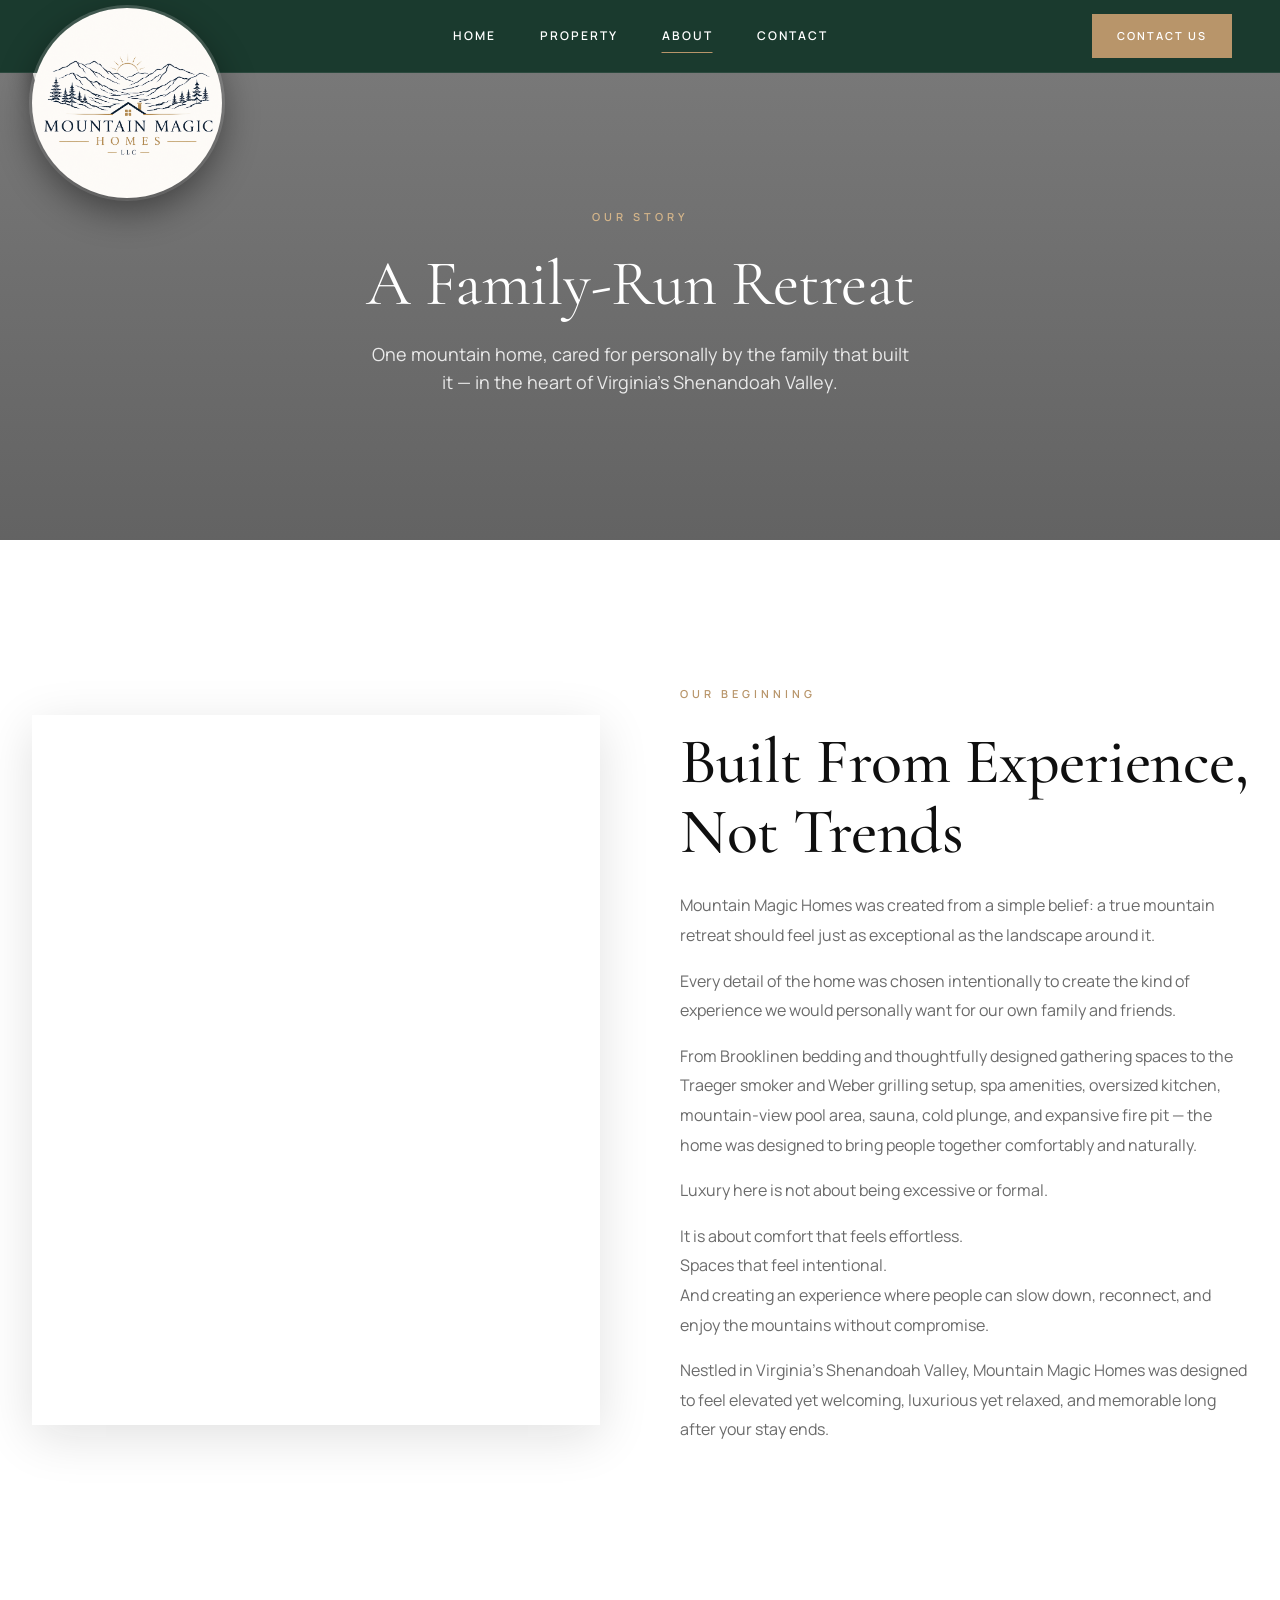
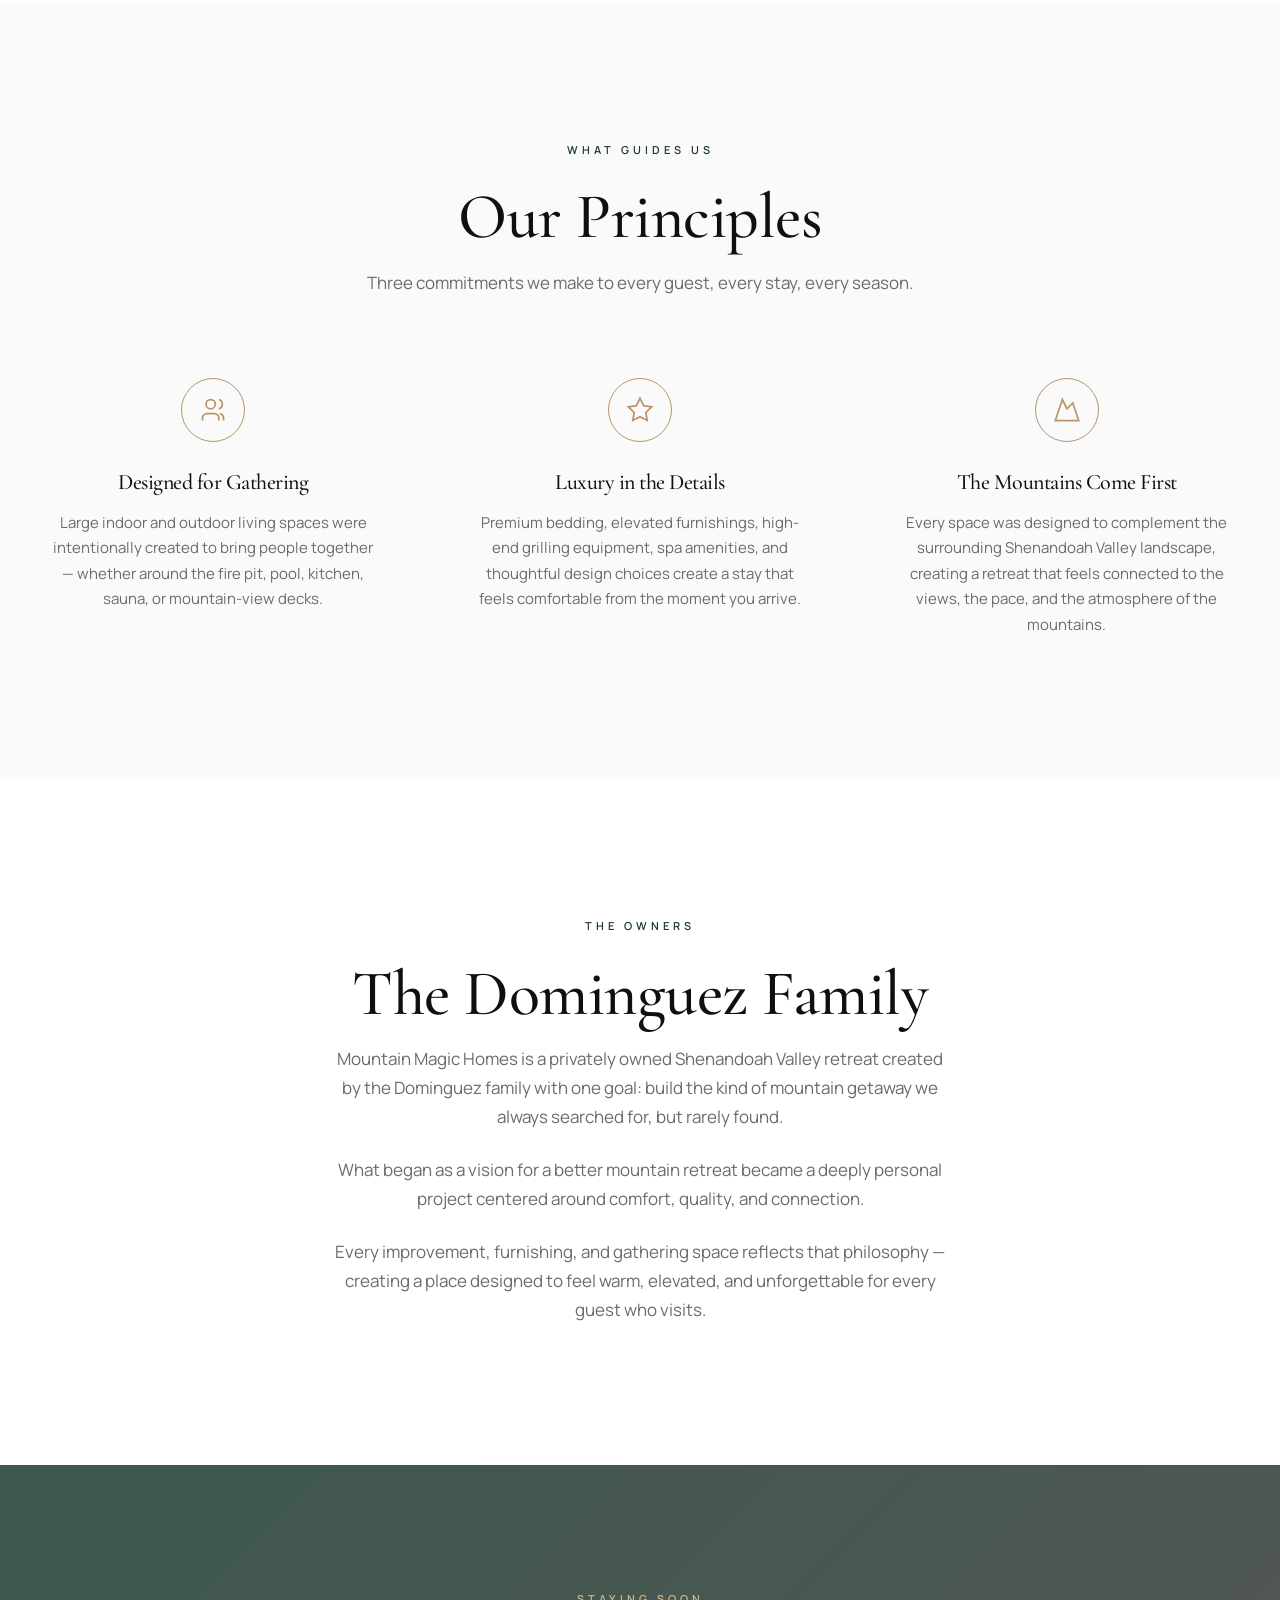
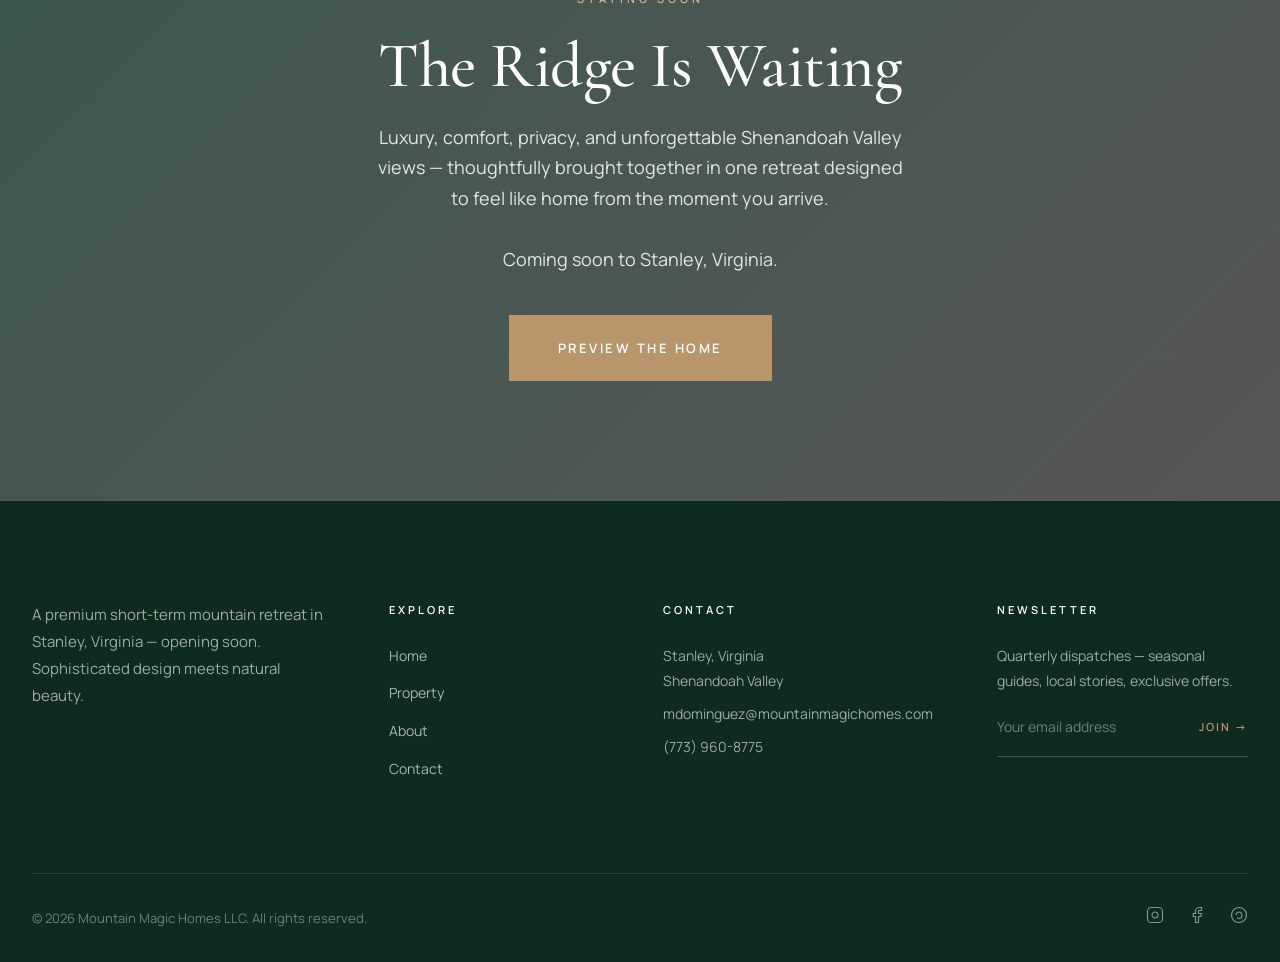
==== commit 233bb5d8: "Site-wide: Blue Ridge → Shenandoah Valley Finish the regional rename owner started on the about page" ====
--- a/about.html
+++ b/about.html
@@ -35,7 +35,7 @@
     <div class="page-hero-content">
         <span class="eyebrow light">Our Story</span>
         <h1>A Family-Run Retreat</h1>
-        <p>One mountain home, cared for personally by the family that built it — in the heart of Virginia's Blue Ridge.</p>
+        <p>One mountain home, cared for personally by the family that built it — in the heart of Virginia's Shenandoah Valley.</p>
     </div>
 </section>
 
@@ -127,7 +127,7 @@
             </div>
             <div class="footer-col">
                 <h5>Contact</h5>
-                <p>Stanley, Virginia<br>Blue Ridge Mountains</p>
+                <p>Stanley, Virginia<br>Shenandoah Valley</p>
                 <p><a href="mailto:mdominguez@mountainmagichomes.com" style="color:inherit;">mdominguez@mountainmagichomes.com</a></p>
                 <p><a href="tel:+17739608775" style="color:inherit;">(773) 960-8775</a></p>
             </div>
